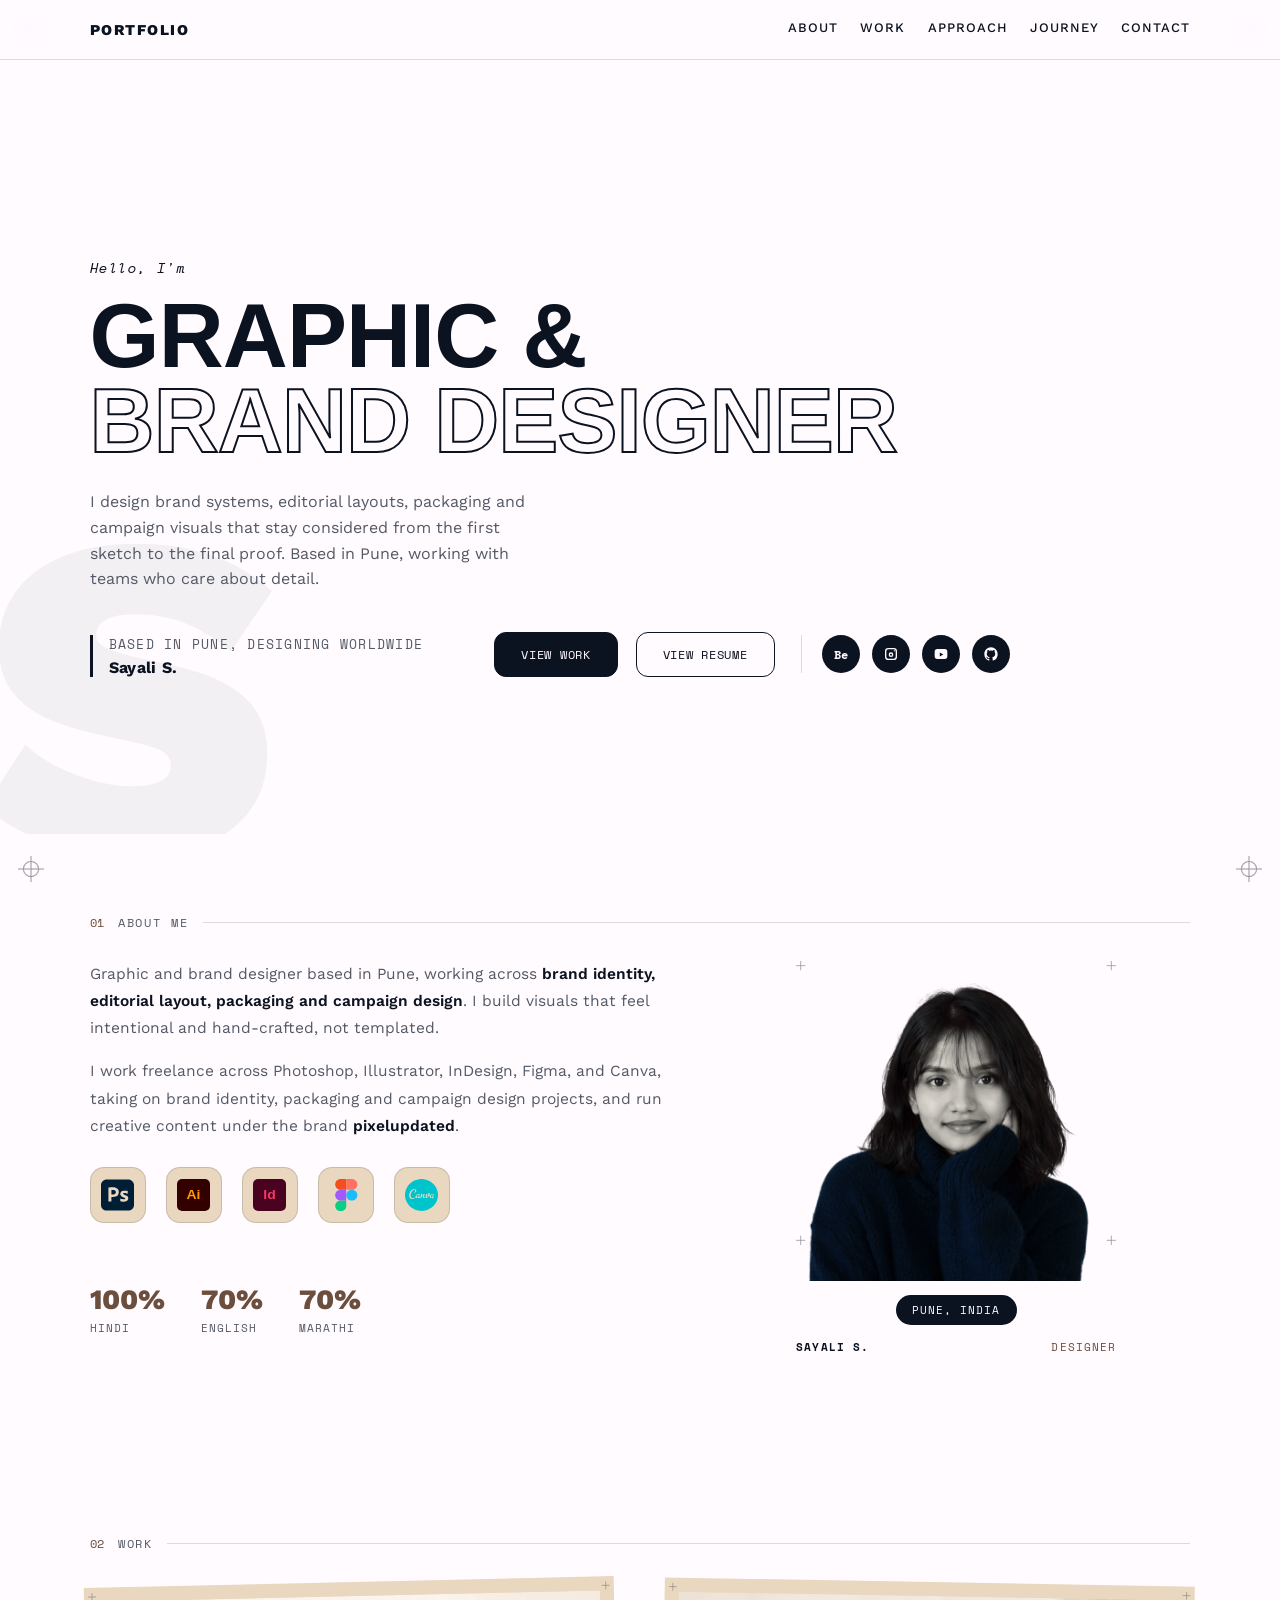
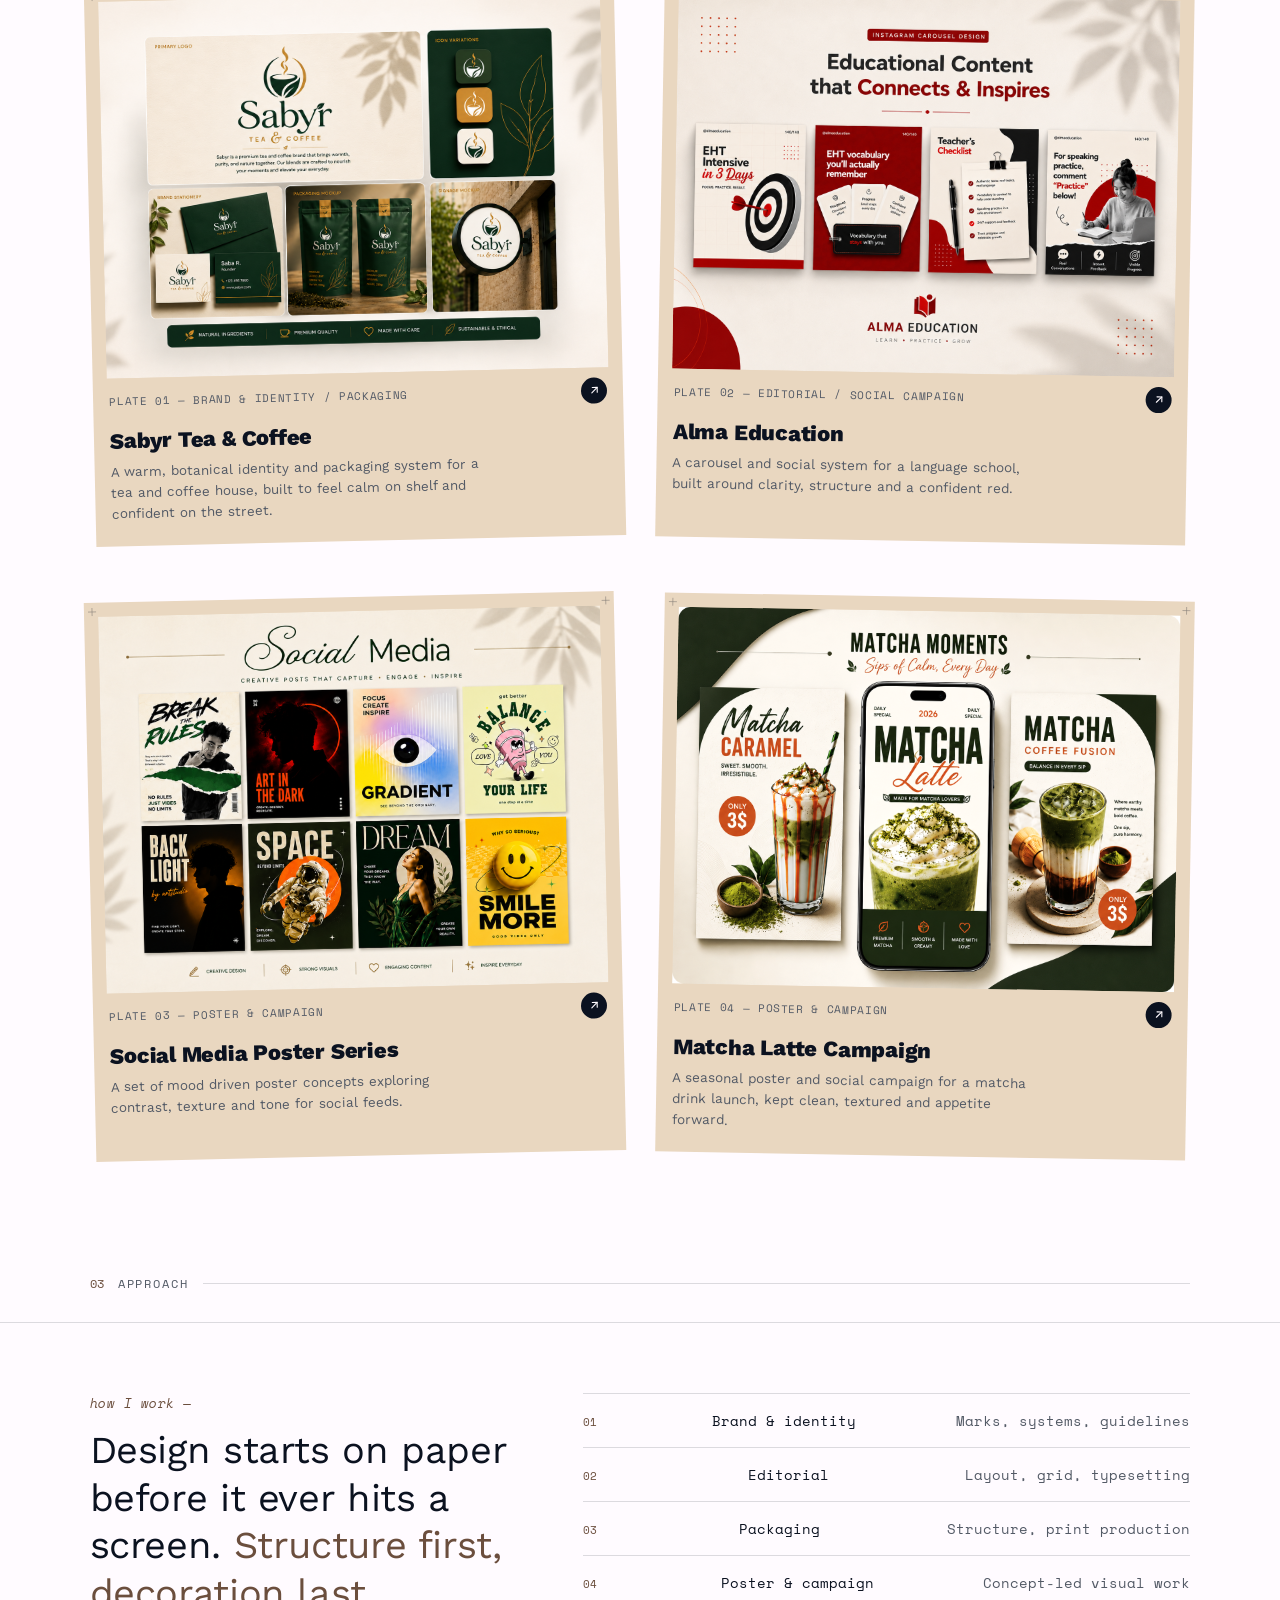
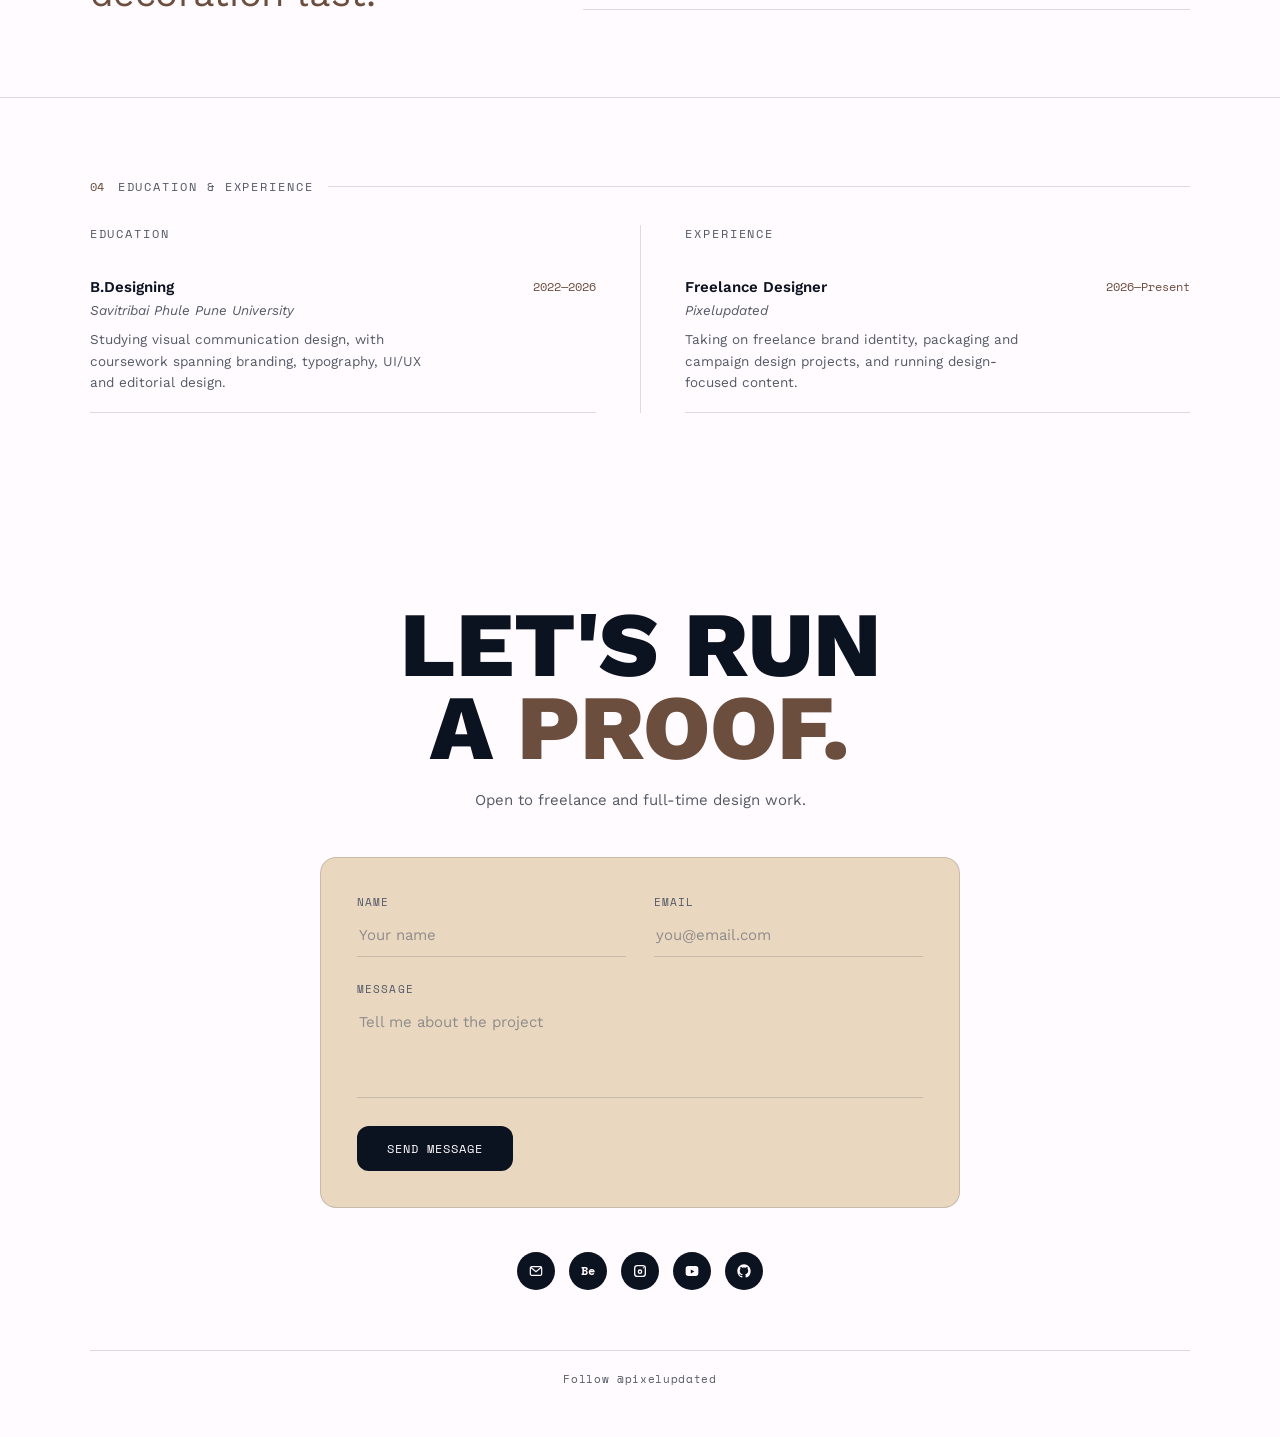
==== FINAL PORTFOLIO/index.html @ 47e351a1 "Add files via upload" ====
<!DOCTYPE html>
<html lang="en">

<head>
  <meta charset="UTF-8">
  <meta name="viewport" content="width=device-width, initial-scale=1.0">
  <title>Sayali</title>
  <meta name="description"
    content="Sayali, Graphic & Brand Designer. Brand identity, editorial layout, packaging and campaign design.">
  <link rel="preconnect" href="https://fonts.googleapis.com">
  <link rel="preconnect" href="https://fonts.gstatic.com" crossorigin>
  <link
    href="https://fonts.googleapis.com/css2?family=Space+Mono:ital,wght@0,400;0,700;1,400&family=Work+Sans:wght@300;400;500;600;700;800&display=swap"
    rel="stylesheet">
  <style>
    :root {
      --navy: #0B1220;
      --slate: #535A66;
      --beige: #e9d7c0;
      --mocha: #6B4E3D;
      --paper: #FFFBFF;

      --ink: var(--navy);
      --ink-soft: var(--slate);
      --paper-soft: var(--beige);
      --accent: var(--mocha);
      --line: rgba(11, 18, 32, 0.14);
      --nav-h: 92px;
      --radius-btn: 12px;
    }

    * {
      box-sizing: border-box;
      margin: 0;
      padding: 0;
    }

    html {
      scroll-behavior: smooth;
      scroll-padding-top: var(--nav-h);
    }

    body {
      background: var(--paper);
      color: var(--ink);
      font-family: 'Work Sans', sans-serif;
      font-weight: 400;
      overflow-x: hidden;
      -webkit-font-smoothing: antialiased;
    }

    a {
      text-decoration: none;
      color: inherit;
    }

    ::selection {
      background: var(--navy);
      color: var(--paper);
    }

    .mono {
      font-family: 'Space Mono', monospace;
    }

    .display {
      font-family: 'Work Sans', sans-serif;
      font-weight: 800;
      text-transform: uppercase;
    }

    .reg {
      position: fixed;
      width: 26px;
      height: 26px;
      z-index: 80;
      pointer-events: none;
      opacity: .4;
      color: var(--navy);
    }

    .reg svg {
      width: 100%;
      height: 100%;
    }

    .reg.tl {
      top: 18px;
      left: 18px;
    }

    .reg.tr {
      top: 18px;
      right: 18px;
    }

    .reg.bl {
      bottom: 18px;
      left: 18px;
    }

    .reg.br {
      bottom: 18px;
      right: 18px;
    }

    @media (max-width:640px) {
      .reg {
        display: none;
      }
    }

    .colorbar {
      display: flex;
      width: 100%;
      height: 7px;
    }

    .colorbar span {
      flex: 1;
      display: block;
    }

    .colorbar span:nth-child(1) {
      background: var(--navy);
    }

    .colorbar span:nth-child(2) {
      background: var(--slate);
    }

    .colorbar span:nth-child(3) {
      background: var(--beige);
    }

    .colorbar span:nth-child(4) {
      background: var(--mocha);
    }

    .navbar {
      position: sticky;
      top: 0;
      z-index: 90;
      background: rgba(255, 251, 255, 0.88);
      backdrop-filter: blur(10px);
      border-bottom: 1px solid var(--line);
    }

    .navbar-inner {
      display: flex;
      align-items: center;
      justify-content: space-between;
      padding: 20px 7vw;
      max-width: 1280px;
      margin: 0 auto;
    }

    .navbar .brand-name {
      font-size: 15px;
      letter-spacing: .1em;
    }

    nav.nav-links {
      display: flex;
      gap: 22px;
      align-items: center;
    }

    nav.nav-links a {
      color: var(--ink);
      font-size: 13px;
      letter-spacing: .08em;
      text-transform: uppercase;
      font-weight: 500;
      position: relative;
      padding-bottom: 4px;
    }

    nav.nav-links a::after {
      content: '';
      position: absolute;
      left: 0;
      bottom: 0;
      width: 0;
      height: 1.5px;
      background: var(--mocha);
      transition: width .3s ease;
    }

    nav.nav-links a:hover::after {
      width: 100%;
    }

    .menu-toggle {
      display: none;
      flex-direction: column;
      justify-content: center;
      align-items: center;
      gap: 5px;
      width: 38px;
      height: 38px;
      border: 1px solid var(--line);
      border-radius: 10px;
      background: transparent;
      cursor: pointer;
      flex-shrink: 0;
    }

    .menu-toggle span {
      display: block;
      width: 17px;
      height: 2px;
      background: var(--ink);
      transition: transform .3s ease, opacity .3s ease;
    }

    .menu-toggle.is-open span:nth-child(1) {
      transform: translateY(7px) rotate(45deg);
    }

    .menu-toggle.is-open span:nth-child(2) {
      opacity: 0;
    }

    .menu-toggle.is-open span:nth-child(3) {
      transform: translateY(-7px) rotate(-45deg);
    }

    @media (max-width:760px) {
      nav.nav-links {
        display: none;
      }

      .menu-toggle {
        display: flex;
      }

      body.menu-open nav.nav-links {
        display: flex;
        flex-direction: column;
        align-items: flex-start;
        position: absolute;
        top: 100%;
        left: 0;
        right: 0;
        background: var(--paper);
        padding: 24px 7vw;
        gap: 18px;
        border-bottom: 1px solid var(--line);
      }
    }

    .hero {
      position: relative;
      overflow: hidden;
      min-height: 86vh;
      display: flex;
      flex-direction: column;
      justify-content: center;
      padding: 120px 7vw 80px;
      max-width: 1280px;
      margin: 0 auto;
    }

    .hero-watermark {
      position: absolute;
      left: -18px;
      bottom: -90px;
      font-family: 'Work Sans', sans-serif;
      font-weight: 800;
      font-size: min(48vw, 460px);
      line-height: 1;
      color: var(--navy);
      opacity: .045;
      pointer-events: none;
      user-select: none;
      z-index: 0;
    }

    .hero-inner {
      position: relative;
      z-index: 1;
      max-width: 920px;
    }

    .hero-eyebrow {
      font-family: 'Space Mono', monospace;
      font-style: italic;
      font-size: 14px;
      letter-spacing: .04em;
      color: var(--navy);
      display: flex;
      align-items: center;
      gap: 10px;
      margin-bottom: 16px;
    }

    .hero-heading {
      margin: 0;
    }

    .hero-heading span {
      font-family: sans-serif;
      font-weight: 800;
      text-transform: uppercase;
      font-size: clamp(38px, 7.2vw, 90px);
      line-height: .94;
      letter-spacing: -0.01em;
      display: inline-block;
    }

    .hero-heading .line-fill {
      color: var(--ink);
    }

    .hero-heading .line-outline {
      -webkit-text-stroke: 2px var(--navy);
      color: transparent;
    }

    .hero-desc {
      font-family: 'Work Sans', sans-serif;
      color: var(--ink-soft);
      font-size: 16px;
      line-height: 1.6;
      max-width: 460px;
      margin-top: 26px;
    }

    .hero-sub {
      display: flex;
      flex-wrap: wrap;
      align-items: flex-end;
      justify-content: space-between;
      gap: 28px;
      margin-top: 40px;
    }

    .hero-name-tag {
      font-family: 'Space Mono', monospace;
      font-size: 12.5px;
      letter-spacing: .1em;
      text-transform: uppercase;
      color: var(--ink-soft);
      border-left: 3px solid var(--navy);
      padding-left: 16px;
    }

    .hero-name-tag strong {
      display: block;
      color: var(--navy);
      font-family: 'Work Sans', sans-serif;
      font-weight: 700;
      font-size: 16px;
      letter-spacing: .02em;
      text-transform: none;
      margin-top: 4px;
    }

    .hero-actions {
      display: flex;
      align-items: center;
      flex-wrap: wrap;
      gap: 18px;
    }

    .btn-pill {
      display: inline-flex;
      align-items: center;
      gap: 8px;
      padding: 13px 26px;
      border-radius: var(--radius-btn);
      border: 1.5px solid var(--ink);
      font-family: 'Space Mono', monospace;
      font-size: 12px;
      letter-spacing: .06em;
      text-transform: uppercase;
      color: var(--ink);
      transition: all .25s ease;
      white-space: nowrap;
    }

    .btn-pill.solid {
      background: var(--navy);
      color: var(--paper);
      border-color: var(--navy);
    }

    .btn-pill.solid:hover {
      background: var(--mocha);
      border-color: var(--mocha);
      transform: translateY(-2px);
    }

    .btn-pill.ghost:hover {
      background: var(--navy);
      color: var(--paper);
      transform: translateY(-2px);
    }

    .hero-social {
      display: flex;
      gap: 12px;
      margin-left: 8px;
      padding-left: 20px;
      border-left: 1px solid var(--line);
    }

    .social-fill {
      width: 38px;
      height: 38px;
      border-radius: 50%;
      background: var(--navy);
      color: var(--paper);
      display: flex;
      align-items: center;
      justify-content: center;
      transition: background .25s ease, transform .2s ease;
      flex-shrink: 0;
    }

    .social-fill svg {
      width: 16px;
      height: 16px;
    }

    .social-fill.behance {
      font-family: 'Space Mono', monospace;
      font-weight: 700;
      font-size: 12px;
      text-decoration: none;
    }

    .social-fill:hover {
      background: var(--mocha);
      transform: translateY(-3px);
    }

    .portrait-wrap {
      position: relative;
      display: flex;
      flex-direction: column;
      align-items: center;
      z-index: 1;
    }

    .portrait {
      position: relative;
      width: 100%;
      max-width: 320px;
    }

    .portrait img {
      width: 100%;
      height: auto;
      display: block;
    }

    .portrait .corner {
      position: absolute;
      width: 16px;
      height: 16px;
      z-index: 3;
      color: var(--navy);
      opacity: .5;
    }

    .portrait .corner svg {
      width: 100%;
      height: 100%;
    }

    .portrait .corner.tl {
      top: 0;
      left: 0;
    }

    .portrait .corner.tr {
      top: 0;
      right: 0;
    }

    .portrait .corner.bl {
      bottom: 36px;
      left: 0;
    }

    .portrait .corner.br {
      bottom: 36px;
      right: 0;
    }

    .portrait-tag {
      margin-top: 14px;
      background: var(--navy);
      color: var(--paper);
      font-family: 'Space Mono', monospace;
      font-size: 10.5px;
      letter-spacing: .1em;
      text-transform: uppercase;
      padding: 7px 16px;
      border-radius: 999px;
      white-space: nowrap;
    }

    @media (max-width:640px) {
      .hero {
        min-height: auto;
        padding-top: 132px;
      }
    }

    @media (max-width:380px) {
      .hero {
        padding-top: 120px;
        padding-bottom: 56px;
      }
    }

    .about-grid {
      padding: 0 7vw 100px;
      display: grid;
      grid-template-columns: 1.1fr 0.9fr;
      gap: 60px;
      align-items: start;
    }

    @media (max-width:860px) {
      .about-grid {
        grid-template-columns: 1fr;
        gap: 44px;
      }
    }

    .about-text {
      font-family: 'Work Sans', sans-serif;
      color: var(--ink-soft);
      font-size: 15.5px;
      line-height: 1.75;
      max-width: 60ch;
    }

    .about-text p+p {
      margin-top: 16px;
    }

    .about-text strong {
      color: var(--ink);
      font-weight: 600;
    }

    .stat-row {
      display: flex;
      gap: 36px;
      margin-top: 36px;
      flex-wrap: wrap;
    }

    .stat b {
      font-family: 'Work Sans', sans-serif;
      font-weight: 800;
      font-size: 28px;
      display: block;
      line-height: 1;
      color: var(--mocha);
    }

    .stat span {
      font-size: 11px;
      text-transform: uppercase;
      letter-spacing: .1em;
      color: var(--ink-soft);
      font-family: 'Space Mono', monospace;
    }

    .avatar-meta {
      display: flex;
      justify-content: space-between;
      width: 100%;
      max-width: 320px;
      margin-top: 14px;
      font-family: 'Space Mono', monospace;
      font-size: 11px;
      letter-spacing: .1em;
      text-transform: uppercase;
    }

    .avatar-meta span:first-child {
      color: var(--ink);
      font-weight: 600;
    }

    .avatar-meta .meta-accent {
      color: var(--mocha);
    }

    .section-label {
      display: flex;
      align-items: center;
      gap: 14px;
      padding: 0 7vw;
      margin: 80px 0 30px;
      scroll-margin-top: var(--nav-h);
    }

    .section-label .num {
      font-size: 12px;
      color: var(--mocha);
    }

    .section-label .txt {
      font-size: 12px;
      letter-spacing: .16em;
      color: var(--ink-soft);
    }

    .section-label .fill {
      flex: 1;
      height: 1px;
      background: var(--line);
    }

    .grid {
      padding: 0 7vw 40px;
      display: grid;
      grid-template-columns: repeat(2, 1fr);
      gap: 56px 40px;
    }

    @media (max-width:780px) {
      .grid {
        grid-template-columns: 1fr;
        gap: 64px 0;
      }
    }

    .plate {
      position: relative;
      background: var(--paper-soft);
      padding: 14px 14px 0;
      transition: transform .45s cubic-bezier(.2, .8, .2, 1), box-shadow .45s ease;
      opacity: 0;
      transform: translateY(28px) rotate(var(--r, 0deg));
      box-shadow: 0 0 0 rgba(0, 0, 0, 0);
    }

    .plate.visible {
      opacity: 1;
      transform: translateY(0) rotate(var(--r, 0deg));
    }

    .plate:nth-child(odd) {
      --r: -1.3deg;
    }

    .plate:nth-child(even) {
      --r: 1deg;
    }

    .plate:hover {
      transform: rotate(0deg) translateY(-6px);
      box-shadow: 0 26px 40px -20px rgba(11, 18, 32, 0.28);
      z-index: 5;
    }

    .plate .corner {
      position: absolute;
      width: 14px;
      height: 14px;
      opacity: .45;
      color: var(--navy);
    }

    .plate .corner svg {
      width: 100%;
      height: 100%;
    }

    .plate .corner.tl {
      top: 4px;
      left: 4px;
    }

    .plate .corner.tr {
      top: 4px;
      right: 4px;
    }

    .frame {
      width: 100%;
      aspect-ratio: 4/3;
      overflow: hidden;
      background: var(--paper-soft);
    }

    .frame img {
      width: 100%;
      height: 100%;
      object-fit: cover;
      display: block;
      transition: transform .6s ease;
    }

    .plate:hover .frame img {
      transform: scale(1.045);
    }

    .plate-tag {
      display: flex;
      justify-content: space-between;
      align-items: center;
      padding: 10px 2px 0;
      font-size: 11px;
      letter-spacing: .06em;
    }

    .plate-tag .n {
      color: var(--ink-soft);
    }

    .plate-link {
      width: 26px;
      height: 26px;
      border-radius: 50%;
      flex-shrink: 0;
      background: var(--navy);
      color: var(--paper);
      display: flex;
      align-items: center;
      justify-content: center;
      transition: background .2s ease, transform .2s ease;
    }

    .plate-link svg {
      width: 13px;
      height: 13px;
    }

    .plate-link:hover {
      background: var(--mocha);
      transform: translate(1px, -1px);
    }

    .plate-body {
      padding: 14px 2px 22px;
    }

    .plate-title {
      font-family: 'Work Sans', sans-serif;
      font-weight: 800;
      text-transform: none;
      font-size: 22px;
      letter-spacing: -0.01em;
      margin-bottom: 8px;
    }

    .plate-desc {
      font-family: 'Work Sans', sans-serif;
      font-size: 13.5px;
      line-height: 1.55;
      color: var(--ink-soft);
      max-width: 46ch;
    }

    .statement {
      padding: 70px 7vw 80px;
      display: grid;
      grid-template-columns: 1fr 1.4fr;
      gap: 60px;
      border-top: 1px solid var(--line);
      border-bottom: 1px solid var(--line);
    }

    @media (max-width:820px) {
      .statement {
        grid-template-columns: 1fr;
        gap: 34px;
        padding: 56px 7vw 64px;
      }
    }

    .approach-copy {
      text-align: left;
      width: 100%;
    }

    .approach-eyebrow {
      font-family: 'Space Mono', monospace;
      font-style: italic;
      font-size: 13px;
      letter-spacing: .04em;
      color: var(--mocha);
      margin-bottom: 14px;
      display: block;
      text-align: left;
      white-space: normal;
    }

    @media (max-width:480px) {
      .approach-eyebrow {
        font-size: 11.5px;
        letter-spacing: .02em;
      }
    }

    .statement .big {
      font-family: 'Work Sans', sans-serif;
      font-weight: 400;
      font-size: clamp(22px, 3vw, 38px);
      line-height: 1.25;
      letter-spacing: -0.01em;
    }

    .statement .big .accent {
      color: var(--mocha);
    }

    .caps {
      display: flex;
      flex-direction: column;
      gap: 0;
      font-family: 'Space Mono', monospace;
      font-size: 14px;
      color: var(--ink-soft);
      counter-reset: cap;
    }

    .caps .cap-row {
      display: flex;
      justify-content: space-between;
      align-items: baseline;
      gap: 16px;
      padding: 16px 0;
      border-bottom: 1px solid var(--line);
      transition: padding-left .25s ease, border-color .25s ease;
      counter-increment: cap;
    }

    .caps .cap-row::before {
      content: "0" counter(cap);
      color: var(--mocha);
      font-size: 11px;
      margin-right: 14px;
      flex-shrink: 0;
    }

    .caps .cap-row:hover {
      padding-left: 8px;
      border-color: var(--mocha);
    }

    .caps .cap-row:first-child {
      border-top: 1px solid var(--line);
    }

    .caps .cap-row span:first-child {
      color: var(--ink);
      font-weight: 500;
      flex-shrink: 0;
    }

    .caps .cap-row span:last-child {
      text-align: right;
    }

    @media (max-width:480px) {
      .caps .cap-row {
        flex-wrap: wrap;
      }

      .caps .cap-row span:last-child {
        text-align: left;
        width: 100%;
        padding-left: 26px;
      }
    }

    .bg-grid {
      padding: 0 7vw 100px;
      display: grid;
      grid-template-columns: 1fr 1fr;
      gap: 0;
    }

    .bg-col {
      padding: 0 44px;
    }

    .bg-col:first-child {
      padding-left: 0;
    }

    .bg-col:last-child {
      padding-right: 0;
      border-left: 1px solid var(--line);
    }

    @media (max-width:820px) {
      .bg-grid {
        grid-template-columns: 1fr;
        gap: 40px;
      }

      .bg-col {
        padding: 0 !important;
      }

      .bg-col:last-child {
        border-left: none;
        border-top: 1px solid var(--line);
        padding-top: 40px !important;
      }
    }

    .bg-col-title {
      font-family: 'Space Mono', monospace;
      font-size: 12px;
      letter-spacing: .16em;
      text-transform: uppercase;
      color: var(--ink-soft);
      margin-bottom: 18px;
    }

    .bg-entry {
      display: flex;
      justify-content: space-between;
      align-items: flex-start;
      gap: 16px;
      padding: 18px 0;
      border-bottom: 1px solid var(--line);
    }

    .bg-entry:first-of-type {
      border-top: 1px solid var(--line);
    }

    .bg-entry .role {
      font-family: 'Work Sans', sans-serif;
      font-weight: 600;
      color: var(--ink);
      display: block;
      margin-bottom: 4px;
      font-size: 15px;
    }

    .bg-entry .org {
      font-family: 'Work Sans', sans-serif;
      color: var(--ink-soft);
      font-size: 13.5px;
    }

    .bg-summary {
      font-family: 'Work Sans', sans-serif;
      color: var(--ink-soft);
      font-size: 13.5px;
      line-height: 1.6;
      margin-top: 10px;
      max-width: 42ch;
    }

    .bg-entry .year {
      font-family: 'Space Mono', monospace;
      font-size: 11.5px;
      color: var(--mocha);
      white-space: nowrap;
    }

    .tools-wrap {
      padding: 0 7vw 100px;
    }

    .tool-row {
      display: flex;
      align-items: center;
      gap: 20px;
      flex-wrap: wrap;
    }

    .tool-logo {
      width: 56px;
      height: 56px;
      border-radius: 14px;
      background: var(--paper-soft);
      border: 1px solid var(--line);
      display: flex;
      align-items: center;
      justify-content: center;
      position: relative;
      overflow: hidden;
      transition: transform .25s ease, box-shadow .25s ease;
      cursor: default;
    }

    .tool-logo:hover {
      transform: translateY(-5px);
      box-shadow: 0 20px 40px -22px rgba(11, 18, 32, 0.3);
    }

    .tool-logo svg,
    .tool-logo img {
      width: 60%;
      height: 60%;
      object-fit: contain;
    }

    .tool-logo .tool-tip {
      position: absolute;
      bottom: -26px;
      left: 50%;
      transform: translateX(-50%);
      font-family: 'Space Mono', monospace;
      font-size: 10.5px;
      letter-spacing: .04em;
      color: var(--ink-soft);
      white-space: nowrap;
      opacity: 0;
      transition: opacity .2s ease;
      pointer-events: none;
    }

    .tool-logo:hover .tool-tip {
      opacity: 1;
    }

    footer {
      padding: 90px 7vw 50px;
      text-align: center;
      scroll-margin-top: var(--nav-h);
    }

    footer .display {
      font-size: clamp(34px, 8vw, 92px);
      line-height: .9;
    }

    footer .display .accent {
      color: var(--mocha);
    }

    footer p.sub {
      font-family: 'Work Sans', sans-serif;
      margin-top: 22px;
      color: var(--ink-soft);
      font-size: 15px;
    }

    .contact-form {
      margin: 48px auto 0;
      max-width: 640px;
      text-align: left;
      display: grid;
      grid-template-columns: 1fr 1fr;
      gap: 24px 28px;
      background: var(--paper-soft);
      border: 1px solid var(--line);
      border-radius: 16px;
      padding: 36px;
    }

    .field {
      display: flex;
      flex-direction: column;
      gap: 8px;
    }

    .field.full {
      grid-column: 1 / -1;
    }

    .field label {
      font-family: 'Space Mono', monospace;
      font-size: 11px;
      letter-spacing: .1em;
      text-transform: uppercase;
      color: var(--ink-soft);
    }

    .field input,
    .field textarea {
      background: transparent;
      border: none;
      border-bottom: 1px solid var(--line);
      color: var(--ink);
      font-family: 'Work Sans', sans-serif;
      font-size: 15px;
      padding: 8px 2px 12px;
      resize: none;
      transition: border-color .25s ease;
    }

    .field input::placeholder,
    .field textarea::placeholder {
      color: var(--ink-soft);
      opacity: .6;
    }

    .field input:focus,
    .field textarea:focus {
      border-color: var(--mocha);
      outline: none;
    }

    .form-submit {
      grid-column: 1 / -1;
      display: flex;
      justify-content: flex-start;
      margin-top: 4px;
    }

    .form-submit button {
      background: var(--navy);
      color: var(--paper);
      border: none;
      border-radius: var(--radius-btn);
      padding: 14px 30px;
      font-family: 'Space Mono', monospace;
      font-size: 12px;
      letter-spacing: .08em;
      text-transform: uppercase;
      cursor: pointer;
      transition: transform .2s ease, background .25s ease;
    }

    .form-submit button:hover {
      background: var(--mocha);
      transform: translateY(-2px);
    }

    @media (max-width:640px) {
      .contact-form {
        grid-template-columns: 1fr;
        padding: 26px;
      }
    }

    .contact-links {
      margin-top: 44px;
      display: flex;
      gap: 14px;
      justify-content: center;
      flex-wrap: wrap;
    }

    .foot-meta {
      margin-top: 60px;
      display: flex;
      justify-content: center;
      font-family: 'Space Mono', monospace;
      font-size: 11px;
      color: var(--ink-soft);
      letter-spacing: .06em;
      border-top: 1px solid var(--line);
      padding-top: 20px;
    }
  </style>
</head>

<body>

  <div class="reg tl"><svg viewBox="0 0 24 24">
      <circle cx="12" cy="12" r="7" fill="none" stroke="currentColor" stroke-width="1" />
      <line x1="12" y1="0" x2="12" y2="24" stroke="currentColor" stroke-width="1" />
      <line x1="0" y1="12" x2="24" y2="12" stroke="currentColor" stroke-width="1" />
    </svg></div>
  <div class="reg tr"><svg viewBox="0 0 24 24">
      <circle cx="12" cy="12" r="7" fill="none" stroke="currentColor" stroke-width="1" />
      <line x1="12" y1="0" x2="12" y2="24" stroke="currentColor" stroke-width="1" />
      <line x1="0" y1="12" x2="24" y2="12" stroke="currentColor" stroke-width="1" />
    </svg></div>
  <div class="reg bl"><svg viewBox="0 0 24 24">
      <circle cx="12" cy="12" r="7" fill="none" stroke="currentColor" stroke-width="1" />
      <line x1="12" y1="0" x2="12" y2="24" stroke="currentColor" stroke-width="1" />
      <line x1="0" y1="12" x2="24" y2="12" stroke="currentColor" stroke-width="1" />
    </svg></div>
  <div class="reg br"><svg viewBox="0 0 24 24">
      <circle cx="12" cy="12" r="7" fill="none" stroke="currentColor" stroke-width="1" />
      <line x1="12" y1="0" x2="12" y2="24" stroke="currentColor" stroke-width="1" />
      <line x1="0" y1="12" x2="24" y2="12" stroke="currentColor" stroke-width="1" />
    </svg></div>


  <header class="navbar">
    <div class="navbar-inner">
      <a href="#top" class="display brand-name">Portfolio</a>
      <nav class="nav-links">
        <a href="#about">About</a>
        <a href="#work">Work</a>
        <a href="#approach">Approach</a>
        <a href="#journey">Journey</a>
        <a href="#contact">Contact</a>
      </nav>
      <button class="menu-toggle" id="menuToggle" aria-label="Toggle menu" aria-expanded="false">
        <span></span><span></span><span></span>
      </button>
    </div>
  </header>

  <section class="hero" id="top">
    <span class="hero-watermark">S</span>
    <div class="hero-inner">
      <p class="hero-eyebrow mono">Hello, I'm </p>
      <h1 class="hero-heading">
        <span class="line-fill">Graphic &amp;</span><br>
        <span class="line-outline">Brand Designer</span>
      </h1>
      <p class="hero-desc">I design brand systems, editorial layouts, packaging and campaign visuals that stay
        considered from the first sketch to the final proof. Based in Pune, working with teams who care about detail.
      </p>

      <div class="hero-sub">
        <div class="hero-name-tag">
          Based in Pune, designing worldwide
          <strong>Sayali S.</strong>
        </div>
        <div class="hero-actions">
          <a class="btn-pill solid" href="#work">View Work</a>
          <a class="btn-pill ghost" href="https://www.behance.net/pixelupdated" target="_blank" rel="noopener">View
            Resume</a>
          <div class="hero-social">
            <a class="social-fill behance" href="https://www.behance.net/pixelupdated" aria-label="Behance"
              target="_blank" rel="noopener">Be</a>
            <a class="social-fill" href="https://www.instagram.com/pixelupdated" aria-label="Instagram" target="_blank"
              rel="noopener">
              <svg viewBox="0 0 24 24">
                <path fill-rule="evenodd" clip-rule="evenodd" fill="currentColor"
                  d="M3 8a5 5 0 0 1 5-5h8a5 5 0 0 1 5 5v8a5 5 0 0 1-5 5H8a5 5 0 0 1-5-5V8Zm5-3a3 3 0 0 0-3 3v8a3 3 0 0 0 3 3h8a3 3 0 0 0 3-3V8a3 3 0 0 0-3-3H8Zm4 4.5a3.5 3.5 0 1 0 0 7 3.5 3.5 0 0 0 0-7Zm0 2a1.5 1.5 0 1 1 0 3 1.5 1.5 0 0 1 0-3ZM17 6.2a1 1 0 1 0 0 2 1 1 0 0 0 0-2Z" />
              </svg>
            </a>
            <a class="social-fill" href="https://www.youtube.com/@pixelupdated" aria-label="YouTube" target="_blank"
              rel="noopener">
              <svg viewBox="0 0 24 24">
                <path fill-rule="evenodd" clip-rule="evenodd" fill="currentColor"
                  d="M2.5 8.5A4 4 0 0 1 6.5 4.5h11A4 4 0 0 1 21.5 8.5v7a4 4 0 0 1-4 4h-11a4 4 0 0 1-4-4v-7Zm7.7 1.2v6.1l5.3-3.05-5.3-3.05Z" />
              </svg>
            </a>
            <a class="social-fill" href="https://github.com/pixelupdated" aria-label="GitHub" target="_blank"
              rel="noopener">
              <svg viewBox="0 0 24 24">
                <path fill="currentColor"
                  d="M12 2C6.48 2 2 6.58 2 12.19c0 4.49 2.87 8.3 6.84 9.65.5.1.68-.22.68-.49 0-.24-.01-1.05-.01-1.9-2.78.62-3.37-1.2-3.37-1.2-.45-1.18-1.11-1.49-1.11-1.49-.9-.63.07-.62.07-.62 1 .07 1.53 1.05 1.53 1.05.89 1.56 2.34 1.11 2.91.85.09-.66.35-1.11.63-1.37-2.22-.26-4.56-1.14-4.56-5.06 0-1.12.39-2.03 1.03-2.75-.1-.26-.45-1.32.1-2.75 0 0 .84-.28 2.75 1.05a9.3 9.3 0 0 1 5 0c1.9-1.33 2.74-1.05 2.74-1.05.55 1.43.2 2.49.1 2.75.64.72 1.03 1.63 1.03 2.75 0 3.93-2.34 4.79-4.57 5.05.36.32.68.94.68 1.9 0 1.37-.01 2.47-.01 2.81 0 .27.18.6.69.49A10.02 10.02 0 0 0 22 12.19C22 6.58 17.52 2 12 2Z" />
              </svg>
            </a>
          </div>
        </div>
      </div>
    </div>
  </section>

  <div class="section-label" id="about"><span class="num mono">01</span><span class="txt mono">ABOUT ME</span><span
      class="fill"></span></div>

  <div class="about-grid">
    <div class="about-text">

      <p>Graphic and brand designer based in Pune, working across <strong>brand identity, editorial layout, packaging
          and campaign design</strong>. I build visuals that feel intentional and hand-crafted, not templated.</p>
      <p>I work freelance across Photoshop, Illustrator, InDesign, Figma, and Canva, taking on brand identity, packaging
        and
        campaign design projects, and run creative content under the brand <strong>pixelupdated</strong>.</p>
      <br>
      <div class="tool-row">

        <span class="tool-logo">
          <img src="assets/photoshop.svg" alt="Photoshop">
          <span class="tool-tip">Photoshop</span>
        </span>

        <span class="tool-logo">
          <img src="assets/illustrator.svg" alt="Adobe Illustrator">
          <span class="tool-tip">Illustrator</span>
        </span>

        <span class="tool-logo">
          <img src="assets/indesign.svg" alt="InDesign">
          <span class="tool-tip">InDesign</span>
        </span>

        <span class="tool-logo">
          <img src="assets/figma.svg" alt="Figma">
          <span class="tool-tip">Figma</span>
        </span>

        <span class="tool-logo">
          <img src="assets/canva.svg" alt="Canva">
          <span class="tool-tip">Canva</span>
        </span>
      </div>
      <br>


      <div class="stat-row">
        <div class="stat"><b>100%</b><span>Hindi</span></div>
        <div class="stat"><b>70%</b><span>English</span></div>
        <div class="stat"><b>70%</b><span>Marathi</span></div>
      </div>
    </div>

    <div class="portrait-wrap">
      <div class="portrait">
        <span class="corner tl"><svg viewBox="0 0 24 24">
            <line x1="0" y1="7" x2="14" y2="7" stroke="currentColor" />
            <line x1="7" y1="0" x2="7" y2="14" stroke="currentColor" />
          </svg></span>
        <span class="corner tr"><svg viewBox="0 0 24 24">
            <line x1="10" y1="7" x2="24" y2="7" stroke="currentColor" />
            <line x1="17" y1="0" x2="17" y2="14" stroke="currentColor" />
          </svg></span>
        <span class="corner bl"><svg viewBox="0 0 24 24">
            <line x1="0" y1="17" x2="14" y2="17" stroke="currentColor" />
            <line x1="7" y1="10" x2="7" y2="24" stroke="currentColor" />
          </svg></span>
        <span class="corner br"><svg viewBox="0 0 24 24">
            <line x1="10" y1="17" x2="24" y2="17" stroke="currentColor" />
            <line x1="17" y1="10" x2="17" y2="24" stroke="currentColor" />
          </svg></span>
        <img src="assets/profile-photo.png" alt="Portrait of Sayali, graphic and brand designer">
      </div>
      <span class="portrait-tag">Pune, India</span>
      <div class="avatar-meta">
        <span>Sayali S.</span>
        <span class="meta-accent">Designer</span>
      </div>
    </div>
  </div>

  <div class="section-label" id="work"><span class="num mono">02</span><span class="txt mono">WORK</span><span
      class="fill"></span></div>

  <div class="grid">
    <div class="plate"><span class="corner tl"><svg viewBox="0 0 24 24">
          <line x1="0" y1="7" x2="14" y2="7" stroke="currentColor" />
          <line x1="7" y1="0" x2="7" y2="14" stroke="currentColor" />
        </svg></span><span class="corner tr"><svg viewBox="0 0 24 24">
          <line x1="10" y1="7" x2="24" y2="7" stroke="currentColor" />
          <line x1="17" y1="0" x2="17" y2="14" stroke="currentColor" />
        </svg></span>
      <div class="frame"><img src="assets/sabyr.png" alt="Sabyr Tea and Coffee brand identity and packaging system"
          loading="lazy"></div>
      <div class="plate-tag mono">
        <span class="n">PLATE 01 — BRAND &amp; IDENTITY / PACKAGING</span>
        <a class="plate-link" href="https://www.behance.net/gallery/252633563/Sabyr-Brand-Designing" target="_blank" rel="noopener"
          title="View full project"><svg viewBox="0 0 24 24" fill="none" stroke="currentColor" stroke-width="2"
            stroke-linecap="round" stroke-linejoin="round">
            <path d="M7 17L17 7" />
            <path d="M8 7h9v9" />
          </svg></a>
      </div>
      <div class="plate-body">
        <div class="plate-title">Sabyr Tea &amp; Coffee</div>
        <p class="plate-desc">A warm, botanical identity and packaging system for a tea and coffee house, built to feel
          calm on shelf and confident on the street.</p>
      </div>
    </div>

 

    <div class="plate"><span class="corner tl"><svg viewBox="0 0 24 24">
          <line x1="0" y1="7" x2="14" y2="7" stroke="currentColor" />
          <line x1="7" y1="0" x2="7" y2="14" stroke="currentColor" />
        </svg></span><span class="corner tr"><svg viewBox="0 0 24 24">
          <line x1="10" y1="7" x2="24" y2="7" stroke="currentColor" />
          <line x1="17" y1="0" x2="17" y2="14" stroke="currentColor" />
        </svg></span>
      <div class="frame"><img src="assets/carousel.png" alt="Alma Education Instagram carousel design in red and cream"
          loading="lazy"></div>
      <div class="plate-tag mono">
        <span class="n">PLATE 02 — EDITORIAL / SOCIAL CAMPAIGN</span>
        <a class="plate-link" href="https://www.behance.net/gallery/252631449/Social-Media-Poster-Design" target="_blank" rel="noopener"
          title="View full project"><svg viewBox="0 0 24 24" fill="none" stroke="currentColor" stroke-width="2"
            stroke-linecap="round" stroke-linejoin="round">
            <path d="M7 17L17 7" />
            <path d="M8 7h9v9" />
          </svg></a>
      </div>
      <div class="plate-body">
        <div class="plate-title">Alma Education</div>
        <p class="plate-desc">A carousel and social system for a language school, built around clarity, structure and a
          confident red.</p>
      </div>
    </div>

    <div class="plate"><span class="corner tl"><svg viewBox="0 0 24 24">
          <line x1="0" y1="7" x2="14" y2="7" stroke="currentColor" />
          <line x1="7" y1="0" x2="7" y2="14" stroke="currentColor" />
        </svg></span><span class="corner tr"><svg viewBox="0 0 24 24">
          <line x1="10" y1="7" x2="24" y2="7" stroke="currentColor" />
          <line x1="17" y1="0" x2="17" y2="14" stroke="currentColor" />
        </svg></span>
      <div class="frame"><img src="assets/social.png" alt="Social media poster series with varied editorial moods"
          loading="lazy"></div>
      <div class="plate-tag mono">
        <span class="n">PLATE 03 — POSTER &amp; CAMPAIGN</span>
        <a class="plate-link" href="https://www.behance.net/gallery/252636235/Social-Media-Posters" target="_blank" rel="noopener"
          title="View full project"><svg viewBox="0 0 24 24" fill="none" stroke="currentColor" stroke-width="2"
            stroke-linecap="round" stroke-linejoin="round">
            <path d="M7 17L17 7" />
            <path d="M8 7h9v9" />
          </svg></a>
      </div>
      <div class="plate-body">
        <div class="plate-title">Social Media Poster Series</div>
        <p class="plate-desc">A set of mood driven poster concepts exploring contrast, texture and tone for social
          feeds.</p>
      </div>
    </div>


    <div class="plate"><span class="corner tl"><svg viewBox="0 0 24 24">
          <line x1="0" y1="7" x2="14" y2="7" stroke="currentColor" />
          <line x1="7" y1="0" x2="7" y2="14" stroke="currentColor" />
        </svg></span><span class="corner tr"><svg viewBox="0 0 24 24">
          <line x1="10" y1="7" x2="24" y2="7" stroke="currentColor" />
          <line x1="17" y1="0" x2="17" y2="14" stroke="currentColor" />
        </svg></span>
      <div class="frame"><img src="assets/matcha.png" alt="Matcha latte campaign poster and phone mockup design"
          loading="lazy"></div>
      <div class="plate-tag mono">
        <span class="n">PLATE 04 — POSTER &amp; CAMPAIGN</span>
        <a class="plate-link" href="https://www.behance.net/gallery/252637337/Matcha-Coffee-Social-Media-Campaign" target="_blank" rel="noopener"
          title="View full project"><svg viewBox="0 0 24 24" fill="none" stroke="currentColor" stroke-width="2"
            stroke-linecap="round" stroke-linejoin="round">
            <path d="M7 17L17 7" />
            <path d="M8 7h9v9" />
          </svg></a>
      </div>
      <div class="plate-body">
        <div class="plate-title">Matcha Latte Campaign</div>
        <p class="plate-desc">A seasonal poster and social campaign for a matcha drink launch, kept clean, textured and
          appetite forward.</p>
      </div>
    </div>
  </div>

  <div class="section-label" id="approach"><span class="num mono">03</span><span class="txt mono">APPROACH</span><span
      class="fill"></span></div>

  <div class="statement">
    <div class="approach-copy">
      <span class="approach-eyebrow">how I work —</span>
      <div class="big">Design starts on paper before it ever hits a screen. <span class="accent">Structure first,
          decoration last.</span></div>
    </div>
    <div class="caps">
      <div class="cap-row"><span>Brand & identity</span><span>Marks, systems, guidelines</span></div>
      <div class="cap-row"><span>Editorial</span><span>Layout, grid, typesetting</span></div>
      <div class="cap-row"><span>Packaging</span><span>Structure, print production</span></div>
      <div class="cap-row"><span>Poster & campaign</span><span>Concept-led visual work</span></div>
    </div>
  </div>

  <div class="section-label" id="journey"><span class="num mono">04</span><span class="txt mono">EDUCATION &amp;
      EXPERIENCE</span><span class="fill"></span></div>

  <div class="bg-grid">
    <div class="bg-col">
      <div class="bg-col-title">Education</div>
      <div class="bg-entry">
        <div>
          <span class="role">B.Designing</span>
          <span class="org"><i>Savitribai Phule Pune University</i></span>
          <p class="bg-summary">Studying visual communication design, with coursework spanning branding, typography,
            UI/UX and editorial design.</p>
        </div>
        <span class="year">2022—2026</span>
      </div>
    </div>
    <div class="bg-col">
      <div class="bg-col-title">Experience</div>
      <div class="bg-entry">
        <div>
          <span class="role">Freelance Designer</span>
          <span class="org"><i>Pixelupdated</i></span>
          <p class="bg-summary">Taking on freelance brand identity, packaging and campaign design projects, and running
            design-focused content.</p>
        </div>
        <span class="year">2026—Present</span>
      </div>
    </div>
  </div>

  

  <footer id="contact">
    <div class="display">Let's run<br>a <span class="accent">proof.</span></div>
    <p class="sub">Open to freelance and full-time design work.</p>

    <form class="contact-form" action="https://formsubmit.co/sayanonymousss7@gmail.com" method="POST">
      <input type="hidden" name="_subject" value="New message from portfolio site">
      <input type="hidden" name="_captcha" value="false">
      <div class="field">
        <label for="name">Name</label>
        <input id="name" type="text" name="Name" placeholder="Your name" required>
      </div>
      <div class="field">
        <label for="email">Email</label>
        <input id="email" type="email" name="Email" placeholder="you@email.com" required>
      </div>
      <div class="field full">
        <label for="message">Message</label>
        <textarea id="message" name="Message" rows="4" placeholder="Tell me about the project" required></textarea>
      </div>
      <div class="form-submit">
        <button type="submit">Send message</button>
      </div>
    </form>

    <div class="contact-links">
      <a class="social-fill" href="mailto:sayanonymousss7@gmail.com" aria-label="Email">
        <svg viewBox="0 0 24 24" fill="none" stroke="currentColor" stroke-width="1.8">
          <rect x="3.5" y="5.5" width="17" height="13" rx="2" />
          <path d="M4 6.5l8 6.5 8-6.5" />
        </svg>
      </a>
      <a class="social-fill behance" href="https://www.behance.net/pixelupdated" aria-label="Behance" target="_blank"
        rel="noopener">Be</a>
      <a class="social-fill" href="https://www.instagram.com/pixelupdated" aria-label="Instagram" target="_blank"
        rel="noopener">
        <svg viewBox="0 0 24 24">
          <path fill-rule="evenodd" clip-rule="evenodd" fill="currentColor"
            d="M3 8a5 5 0 0 1 5-5h8a5 5 0 0 1 5 5v8a5 5 0 0 1-5 5H8a5 5 0 0 1-5-5V8Zm5-3a3 3 0 0 0-3 3v8a3 3 0 0 0 3 3h8a3 3 0 0 0 3-3V8a3 3 0 0 0-3-3H8Zm4 4.5a3.5 3.5 0 1 0 0 7 3.5 3.5 0 0 0 0-7Zm0 2a1.5 1.5 0 1 1 0 3 1.5 1.5 0 0 1 0-3ZM17 6.2a1 1 0 1 0 0 2 1 1 0 0 0 0-2Z" />
        </svg>
      </a>
      <a class="social-fill" href="https://www.youtube.com/@pixelupdated" aria-label="YouTube" target="_blank"
        rel="noopener">
        <svg viewBox="0 0 24 24">
          <path fill-rule="evenodd" clip-rule="evenodd" fill="currentColor"
            d="M2.5 8.5A4 4 0 0 1 6.5 4.5h11A4 4 0 0 1 21.5 8.5v7a4 4 0 0 1-4 4h-11a4 4 0 0 1-4-4v-7Zm7.7 1.2v6.1l5.3-3.05-5.3-3.05Z" />
        </svg>
      </a>
      <a class="social-fill" href="https://github.com/pixelupdated" aria-label="GitHub" target="_blank" rel="noopener">
        <svg viewBox="0 0 24 24">
          <path fill="currentColor"
            d="M12 2C6.48 2 2 6.58 2 12.19c0 4.49 2.87 8.3 6.84 9.65.5.1.68-.22.68-.49 0-.24-.01-1.05-.01-1.9-2.78.62-3.37-1.2-3.37-1.2-.45-1.18-1.11-1.49-1.11-1.49-.9-.63.07-.62.07-.62 1 .07 1.53 1.05 1.53 1.05.89 1.56 2.34 1.11 2.91.85.09-.66.35-1.11.63-1.37-2.22-.26-4.56-1.14-4.56-5.06 0-1.12.39-2.03 1.03-2.75-.1-.26-.45-1.32.1-2.75 0 0 .84-.28 2.75 1.05a9.3 9.3 0 0 1 5 0c1.9-1.33 2.74-1.05 2.74-1.05.55 1.43.2 2.49.1 2.75.64.72 1.03 1.63 1.03 2.75 0 3.93-2.34 4.79-4.57 5.05.36.32.68.94.68 1.9 0 1.37-.01 2.47-.01 2.81 0 .27.18.6.69.49A10.02 10.02 0 0 0 22 12.19C22 6.58 17.52 2 12 2Z" />
        </svg>
      </a>
    </div>

    <div class="foot-meta">
      <span>Follow&nbsp;@pixelupdated</span>
    </div>
  </footer>

  <script>
    const plates = document.querySelectorAll('.plate');
    const io = new IntersectionObserver((entries) => {
      entries.forEach((e, i) => {
        if (e.isIntersecting) {
          setTimeout(() => e.target.classList.add('visible'), i * 90);
          io.unobserve(e.target);
        }
      });
    }, { threshold: 0.15 });
    plates.forEach(p => io.observe(p));

    const menuToggle = document.getElementById('menuToggle');
    menuToggle.addEventListener('click', () => {
      const isOpen = document.body.classList.toggle('menu-open');
      menuToggle.classList.toggle('is-open', isOpen);
      menuToggle.setAttribute('aria-expanded', String(isOpen));
    });
    document.querySelectorAll('.nav-links a').forEach(a => {
      a.addEventListener('click', () => {
        document.body.classList.remove('menu-open');
        menuToggle.classList.remove('is-open');
        menuToggle.setAttribute('aria-expanded', 'false');
      });
    });
  </script>

</body>

</html>
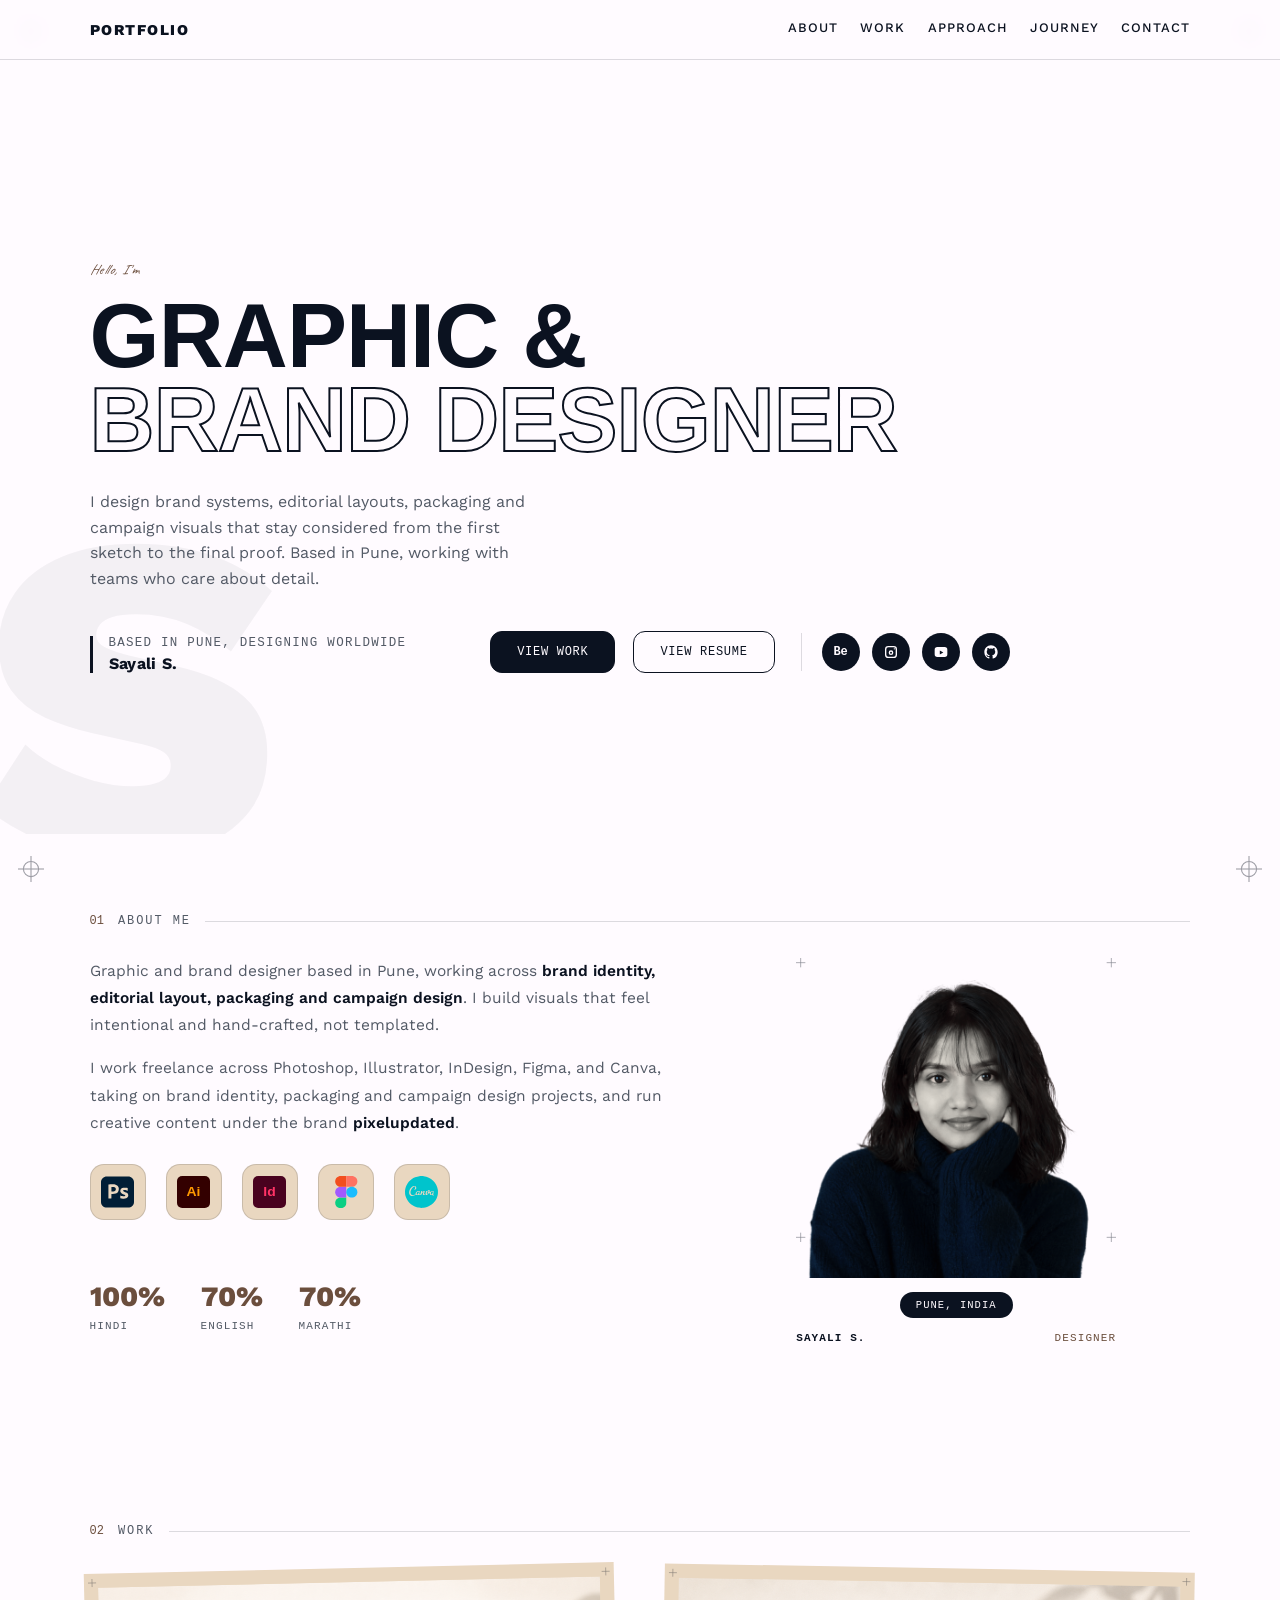
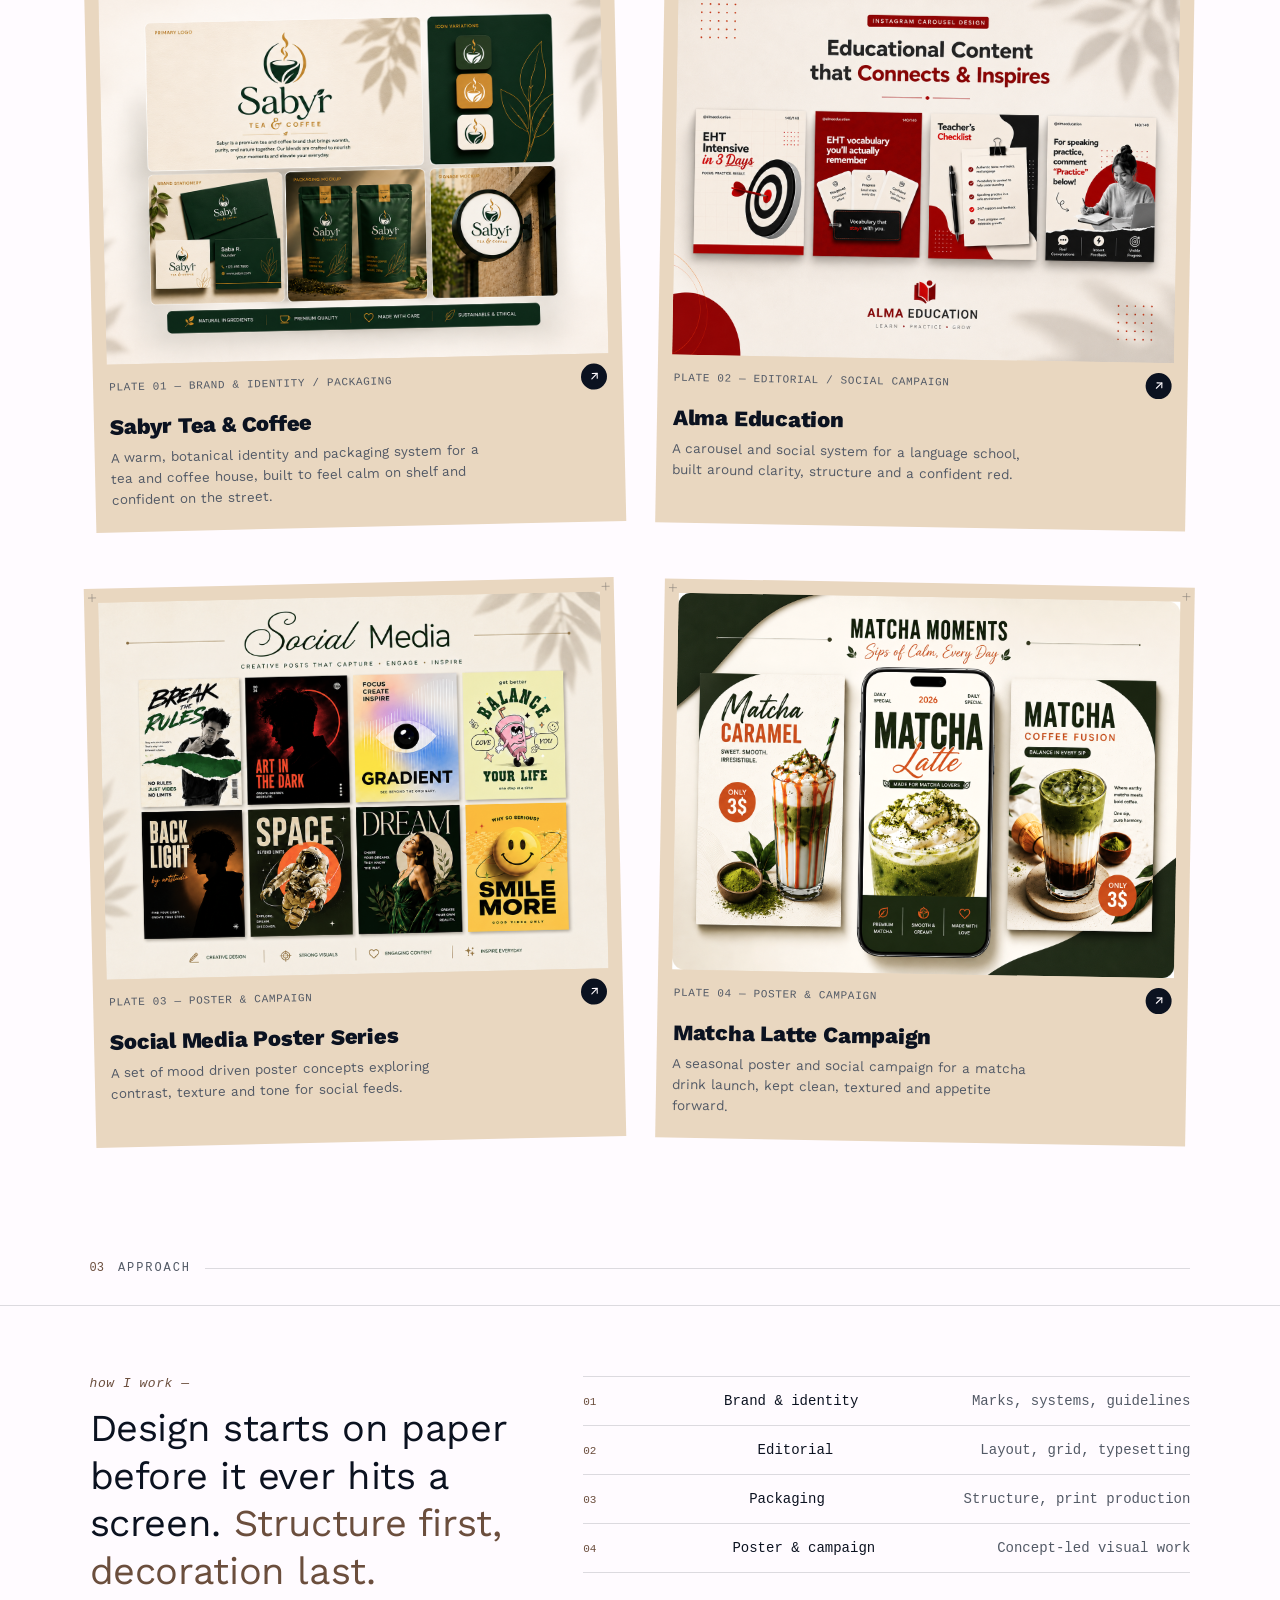
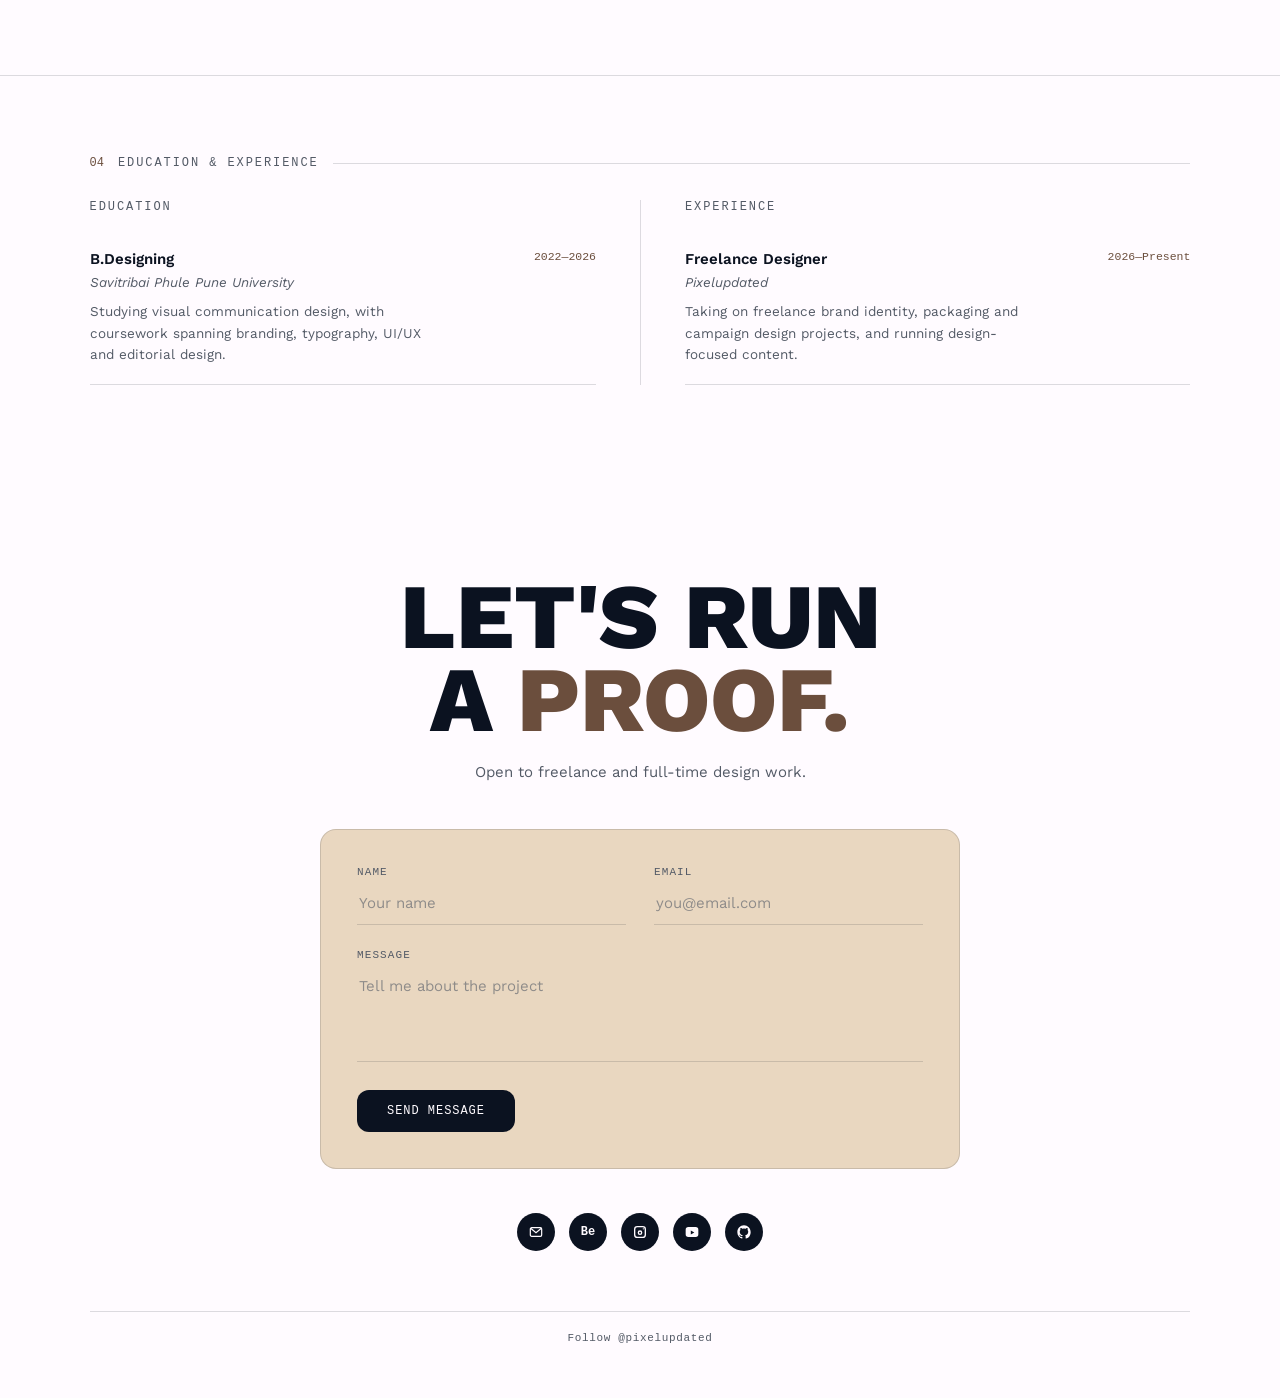
==== commit 2ddab5cf: "Add files via upload" ====
--- a/FINAL PORTFOLIO/index.html
+++ b/FINAL PORTFOLIO/index.html
@@ -10,1149 +10,9 @@
   <link rel="preconnect" href="https://fonts.googleapis.com">
   <link rel="preconnect" href="https://fonts.gstatic.com" crossorigin>
   <link
-    href="https://fonts.googleapis.com/css2?family=Space+Mono:ital,wght@0,400;0,700;1,400&family=Work+Sans:wght@300;400;500;600;700;800&display=swap"
+    href="https://fonts.googleapis.com/css2?family=Caveat:bold,wght@0,400;0,700;1,400&family=Work+Sans:wght@300;400;500;600;700;800&display=swap"
     rel="stylesheet">
-  <style>
-    :root {
-      --navy: #0B1220;
-      --slate: #535A66;
-      --beige: #e9d7c0;
-      --mocha: #6B4E3D;
-      --paper: #FFFBFF;
-
-      --ink: var(--navy);
-      --ink-soft: var(--slate);
-      --paper-soft: var(--beige);
-      --accent: var(--mocha);
-      --line: rgba(11, 18, 32, 0.14);
-      --nav-h: 92px;
-      --radius-btn: 12px;
-    }
-
-    * {
-      box-sizing: border-box;
-      margin: 0;
-      padding: 0;
-    }
-
-    html {
-      scroll-behavior: smooth;
-      scroll-padding-top: var(--nav-h);
-    }
-
-    body {
-      background: var(--paper);
-      color: var(--ink);
-      font-family: 'Work Sans', sans-serif;
-      font-weight: 400;
-      overflow-x: hidden;
-      -webkit-font-smoothing: antialiased;
-    }
-
-    a {
-      text-decoration: none;
-      color: inherit;
-    }
-
-    ::selection {
-      background: var(--navy);
-      color: var(--paper);
-    }
-
-    .mono {
-      font-family: 'Space Mono', monospace;
-    }
-
-    .display {
-      font-family: 'Work Sans', sans-serif;
-      font-weight: 800;
-      text-transform: uppercase;
-    }
-
-    .reg {
-      position: fixed;
-      width: 26px;
-      height: 26px;
-      z-index: 80;
-      pointer-events: none;
-      opacity: .4;
-      color: var(--navy);
-    }
-
-    .reg svg {
-      width: 100%;
-      height: 100%;
-    }
-
-    .reg.tl {
-      top: 18px;
-      left: 18px;
-    }
-
-    .reg.tr {
-      top: 18px;
-      right: 18px;
-    }
-
-    .reg.bl {
-      bottom: 18px;
-      left: 18px;
-    }
-
-    .reg.br {
-      bottom: 18px;
-      right: 18px;
-    }
-
-    @media (max-width:640px) {
-      .reg {
-        display: none;
-      }
-    }
-
-    .colorbar {
-      display: flex;
-      width: 100%;
-      height: 7px;
-    }
-
-    .colorbar span {
-      flex: 1;
-      display: block;
-    }
-
-    .colorbar span:nth-child(1) {
-      background: var(--navy);
-    }
-
-    .colorbar span:nth-child(2) {
-      background: var(--slate);
-    }
-
-    .colorbar span:nth-child(3) {
-      background: var(--beige);
-    }
-
-    .colorbar span:nth-child(4) {
-      background: var(--mocha);
-    }
-
-    .navbar {
-      position: sticky;
-      top: 0;
-      z-index: 90;
-      background: rgba(255, 251, 255, 0.88);
-      backdrop-filter: blur(10px);
-      border-bottom: 1px solid var(--line);
-    }
-
-    .navbar-inner {
-      display: flex;
-      align-items: center;
-      justify-content: space-between;
-      padding: 20px 7vw;
-      max-width: 1280px;
-      margin: 0 auto;
-    }
-
-    .navbar .brand-name {
-      font-size: 15px;
-      letter-spacing: .1em;
-    }
-
-    nav.nav-links {
-      display: flex;
-      gap: 22px;
-      align-items: center;
-    }
-
-    nav.nav-links a {
-      color: var(--ink);
-      font-size: 13px;
-      letter-spacing: .08em;
-      text-transform: uppercase;
-      font-weight: 500;
-      position: relative;
-      padding-bottom: 4px;
-    }
-
-    nav.nav-links a::after {
-      content: '';
-      position: absolute;
-      left: 0;
-      bottom: 0;
-      width: 0;
-      height: 1.5px;
-      background: var(--mocha);
-      transition: width .3s ease;
-    }
-
-    nav.nav-links a:hover::after {
-      width: 100%;
-    }
-
-    .menu-toggle {
-      display: none;
-      flex-direction: column;
-      justify-content: center;
-      align-items: center;
-      gap: 5px;
-      width: 38px;
-      height: 38px;
-      border: 1px solid var(--line);
-      border-radius: 10px;
-      background: transparent;
-      cursor: pointer;
-      flex-shrink: 0;
-    }
-
-    .menu-toggle span {
-      display: block;
-      width: 17px;
-      height: 2px;
-      background: var(--ink);
-      transition: transform .3s ease, opacity .3s ease;
-    }
-
-    .menu-toggle.is-open span:nth-child(1) {
-      transform: translateY(7px) rotate(45deg);
-    }
-
-    .menu-toggle.is-open span:nth-child(2) {
-      opacity: 0;
-    }
-
-    .menu-toggle.is-open span:nth-child(3) {
-      transform: translateY(-7px) rotate(-45deg);
-    }
-
-    @media (max-width:760px) {
-      nav.nav-links {
-        display: none;
-      }
-
-      .menu-toggle {
-        display: flex;
-      }
-
-      body.menu-open nav.nav-links {
-        display: flex;
-        flex-direction: column;
-        align-items: flex-start;
-        position: absolute;
-        top: 100%;
-        left: 0;
-        right: 0;
-        background: var(--paper);
-        padding: 24px 7vw;
-        gap: 18px;
-        border-bottom: 1px solid var(--line);
-      }
-    }
-
-    .hero {
-      position: relative;
-      overflow: hidden;
-      min-height: 86vh;
-      display: flex;
-      flex-direction: column;
-      justify-content: center;
-      padding: 120px 7vw 80px;
-      max-width: 1280px;
-      margin: 0 auto;
-    }
-
-    .hero-watermark {
-      position: absolute;
-      left: -18px;
-      bottom: -90px;
-      font-family: 'Work Sans', sans-serif;
-      font-weight: 800;
-      font-size: min(48vw, 460px);
-      line-height: 1;
-      color: var(--navy);
-      opacity: .045;
-      pointer-events: none;
-      user-select: none;
-      z-index: 0;
-    }
-
-    .hero-inner {
-      position: relative;
-      z-index: 1;
-      max-width: 920px;
-    }
-
-    .hero-eyebrow {
-      font-family: 'Space Mono', monospace;
-      font-style: italic;
-      font-size: 14px;
-      letter-spacing: .04em;
-      color: var(--navy);
-      display: flex;
-      align-items: center;
-      gap: 10px;
-      margin-bottom: 16px;
-    }
-
-    .hero-heading {
-      margin: 0;
-    }
-
-    .hero-heading span {
-      font-family: sans-serif;
-      font-weight: 800;
-      text-transform: uppercase;
-      font-size: clamp(38px, 7.2vw, 90px);
-      line-height: .94;
-      letter-spacing: -0.01em;
-      display: inline-block;
-    }
-
-    .hero-heading .line-fill {
-      color: var(--ink);
-    }
-
-    .hero-heading .line-outline {
-      -webkit-text-stroke: 2px var(--navy);
-      color: transparent;
-    }
-
-    .hero-desc {
-      font-family: 'Work Sans', sans-serif;
-      color: var(--ink-soft);
-      font-size: 16px;
-      line-height: 1.6;
-      max-width: 460px;
-      margin-top: 26px;
-    }
-
-    .hero-sub {
-      display: flex;
-      flex-wrap: wrap;
-      align-items: flex-end;
-      justify-content: space-between;
-      gap: 28px;
-      margin-top: 40px;
-    }
-
-    .hero-name-tag {
-      font-family: 'Space Mono', monospace;
-      font-size: 12.5px;
-      letter-spacing: .1em;
-      text-transform: uppercase;
-      color: var(--ink-soft);
-      border-left: 3px solid var(--navy);
-      padding-left: 16px;
-    }
-
-    .hero-name-tag strong {
-      display: block;
-      color: var(--navy);
-      font-family: 'Work Sans', sans-serif;
-      font-weight: 700;
-      font-size: 16px;
-      letter-spacing: .02em;
-      text-transform: none;
-      margin-top: 4px;
-    }
-
-    .hero-actions {
-      display: flex;
-      align-items: center;
-      flex-wrap: wrap;
-      gap: 18px;
-    }
-
-    .btn-pill {
-      display: inline-flex;
-      align-items: center;
-      gap: 8px;
-      padding: 13px 26px;
-      border-radius: var(--radius-btn);
-      border: 1.5px solid var(--ink);
-      font-family: 'Space Mono', monospace;
-      font-size: 12px;
-      letter-spacing: .06em;
-      text-transform: uppercase;
-      color: var(--ink);
-      transition: all .25s ease;
-      white-space: nowrap;
-    }
-
-    .btn-pill.solid {
-      background: var(--navy);
-      color: var(--paper);
-      border-color: var(--navy);
-    }
-
-    .btn-pill.solid:hover {
-      background: var(--mocha);
-      border-color: var(--mocha);
-      transform: translateY(-2px);
-    }
-
-    .btn-pill.ghost:hover {
-      background: var(--navy);
-      color: var(--paper);
-      transform: translateY(-2px);
-    }
-
-    .hero-social {
-      display: flex;
-      gap: 12px;
-      margin-left: 8px;
-      padding-left: 20px;
-      border-left: 1px solid var(--line);
-    }
-
-    .social-fill {
-      width: 38px;
-      height: 38px;
-      border-radius: 50%;
-      background: var(--navy);
-      color: var(--paper);
-      display: flex;
-      align-items: center;
-      justify-content: center;
-      transition: background .25s ease, transform .2s ease;
-      flex-shrink: 0;
-    }
-
-    .social-fill svg {
-      width: 16px;
-      height: 16px;
-    }
-
-    .social-fill.behance {
-      font-family: 'Space Mono', monospace;
-      font-weight: 700;
-      font-size: 12px;
-      text-decoration: none;
-    }
-
-    .social-fill:hover {
-      background: var(--mocha);
-      transform: translateY(-3px);
-    }
-
-    .portrait-wrap {
-      position: relative;
-      display: flex;
-      flex-direction: column;
-      align-items: center;
-      z-index: 1;
-    }
-
-    .portrait {
-      position: relative;
-      width: 100%;
-      max-width: 320px;
-    }
-
-    .portrait img {
-      width: 100%;
-      height: auto;
-      display: block;
-    }
-
-    .portrait .corner {
-      position: absolute;
-      width: 16px;
-      height: 16px;
-      z-index: 3;
-      color: var(--navy);
-      opacity: .5;
-    }
-
-    .portrait .corner svg {
-      width: 100%;
-      height: 100%;
-    }
-
-    .portrait .corner.tl {
-      top: 0;
-      left: 0;
-    }
-
-    .portrait .corner.tr {
-      top: 0;
-      right: 0;
-    }
-
-    .portrait .corner.bl {
-      bottom: 36px;
-      left: 0;
-    }
-
-    .portrait .corner.br {
-      bottom: 36px;
-      right: 0;
-    }
-
-    .portrait-tag {
-      margin-top: 14px;
-      background: var(--navy);
-      color: var(--paper);
-      font-family: 'Space Mono', monospace;
-      font-size: 10.5px;
-      letter-spacing: .1em;
-      text-transform: uppercase;
-      padding: 7px 16px;
-      border-radius: 999px;
-      white-space: nowrap;
-    }
-
-    @media (max-width:640px) {
-      .hero {
-        min-height: auto;
-        padding-top: 132px;
-      }
-    }
-
-    @media (max-width:380px) {
-      .hero {
-        padding-top: 120px;
-        padding-bottom: 56px;
-      }
-    }
-
-    .about-grid {
-      padding: 0 7vw 100px;
-      display: grid;
-      grid-template-columns: 1.1fr 0.9fr;
-      gap: 60px;
-      align-items: start;
-    }
-
-    @media (max-width:860px) {
-      .about-grid {
-        grid-template-columns: 1fr;
-        gap: 44px;
-      }
-    }
-
-    .about-text {
-      font-family: 'Work Sans', sans-serif;
-      color: var(--ink-soft);
-      font-size: 15.5px;
-      line-height: 1.75;
-      max-width: 60ch;
-    }
-
-    .about-text p+p {
-      margin-top: 16px;
-    }
-
-    .about-text strong {
-      color: var(--ink);
-      font-weight: 600;
-    }
-
-    .stat-row {
-      display: flex;
-      gap: 36px;
-      margin-top: 36px;
-      flex-wrap: wrap;
-    }
-
-    .stat b {
-      font-family: 'Work Sans', sans-serif;
-      font-weight: 800;
-      font-size: 28px;
-      display: block;
-      line-height: 1;
-      color: var(--mocha);
-    }
-
-    .stat span {
-      font-size: 11px;
-      text-transform: uppercase;
-      letter-spacing: .1em;
-      color: var(--ink-soft);
-      font-family: 'Space Mono', monospace;
-    }
-
-    .avatar-meta {
-      display: flex;
-      justify-content: space-between;
-      width: 100%;
-      max-width: 320px;
-      margin-top: 14px;
-      font-family: 'Space Mono', monospace;
-      font-size: 11px;
-      letter-spacing: .1em;
-      text-transform: uppercase;
-    }
-
-    .avatar-meta span:first-child {
-      color: var(--ink);
-      font-weight: 600;
-    }
-
-    .avatar-meta .meta-accent {
-      color: var(--mocha);
-    }
-
-    .section-label {
-      display: flex;
-      align-items: center;
-      gap: 14px;
-      padding: 0 7vw;
-      margin: 80px 0 30px;
-      scroll-margin-top: var(--nav-h);
-    }
-
-    .section-label .num {
-      font-size: 12px;
-      color: var(--mocha);
-    }
-
-    .section-label .txt {
-      font-size: 12px;
-      letter-spacing: .16em;
-      color: var(--ink-soft);
-    }
-
-    .section-label .fill {
-      flex: 1;
-      height: 1px;
-      background: var(--line);
-    }
-
-    .grid {
-      padding: 0 7vw 40px;
-      display: grid;
-      grid-template-columns: repeat(2, 1fr);
-      gap: 56px 40px;
-    }
-
-    @media (max-width:780px) {
-      .grid {
-        grid-template-columns: 1fr;
-        gap: 64px 0;
-      }
-    }
-
-    .plate {
-      position: relative;
-      background: var(--paper-soft);
-      padding: 14px 14px 0;
-      transition: transform .45s cubic-bezier(.2, .8, .2, 1), box-shadow .45s ease;
-      opacity: 0;
-      transform: translateY(28px) rotate(var(--r, 0deg));
-      box-shadow: 0 0 0 rgba(0, 0, 0, 0);
-    }
-
-    .plate.visible {
-      opacity: 1;
-      transform: translateY(0) rotate(var(--r, 0deg));
-    }
-
-    .plate:nth-child(odd) {
-      --r: -1.3deg;
-    }
-
-    .plate:nth-child(even) {
-      --r: 1deg;
-    }
-
-    .plate:hover {
-      transform: rotate(0deg) translateY(-6px);
-      box-shadow: 0 26px 40px -20px rgba(11, 18, 32, 0.28);
-      z-index: 5;
-    }
-
-    .plate .corner {
-      position: absolute;
-      width: 14px;
-      height: 14px;
-      opacity: .45;
-      color: var(--navy);
-    }
-
-    .plate .corner svg {
-      width: 100%;
-      height: 100%;
-    }
-
-    .plate .corner.tl {
-      top: 4px;
-      left: 4px;
-    }
-
-    .plate .corner.tr {
-      top: 4px;
-      right: 4px;
-    }
-
-    .frame {
-      width: 100%;
-      aspect-ratio: 4/3;
-      overflow: hidden;
-      background: var(--paper-soft);
-    }
-
-    .frame img {
-      width: 100%;
-      height: 100%;
-      object-fit: cover;
-      display: block;
-      transition: transform .6s ease;
-    }
-
-    .plate:hover .frame img {
-      transform: scale(1.045);
-    }
-
-    .plate-tag {
-      display: flex;
-      justify-content: space-between;
-      align-items: center;
-      padding: 10px 2px 0;
-      font-size: 11px;
-      letter-spacing: .06em;
-    }
-
-    .plate-tag .n {
-      color: var(--ink-soft);
-    }
-
-    .plate-link {
-      width: 26px;
-      height: 26px;
-      border-radius: 50%;
-      flex-shrink: 0;
-      background: var(--navy);
-      color: var(--paper);
-      display: flex;
-      align-items: center;
-      justify-content: center;
-      transition: background .2s ease, transform .2s ease;
-    }
-
-    .plate-link svg {
-      width: 13px;
-      height: 13px;
-    }
-
-    .plate-link:hover {
-      background: var(--mocha);
-      transform: translate(1px, -1px);
-    }
-
-    .plate-body {
-      padding: 14px 2px 22px;
-    }
-
-    .plate-title {
-      font-family: 'Work Sans', sans-serif;
-      font-weight: 800;
-      text-transform: none;
-      font-size: 22px;
-      letter-spacing: -0.01em;
-      margin-bottom: 8px;
-    }
-
-    .plate-desc {
-      font-family: 'Work Sans', sans-serif;
-      font-size: 13.5px;
-      line-height: 1.55;
-      color: var(--ink-soft);
-      max-width: 46ch;
-    }
-
-    .statement {
-      padding: 70px 7vw 80px;
-      display: grid;
-      grid-template-columns: 1fr 1.4fr;
-      gap: 60px;
-      border-top: 1px solid var(--line);
-      border-bottom: 1px solid var(--line);
-    }
-
-    @media (max-width:820px) {
-      .statement {
-        grid-template-columns: 1fr;
-        gap: 34px;
-        padding: 56px 7vw 64px;
-      }
-    }
-
-    .approach-copy {
-      text-align: left;
-      width: 100%;
-    }
-
-    .approach-eyebrow {
-      font-family: 'Space Mono', monospace;
-      font-style: italic;
-      font-size: 13px;
-      letter-spacing: .04em;
-      color: var(--mocha);
-      margin-bottom: 14px;
-      display: block;
-      text-align: left;
-      white-space: normal;
-    }
-
-    @media (max-width:480px) {
-      .approach-eyebrow {
-        font-size: 11.5px;
-        letter-spacing: .02em;
-      }
-    }
-
-    .statement .big {
-      font-family: 'Work Sans', sans-serif;
-      font-weight: 400;
-      font-size: clamp(22px, 3vw, 38px);
-      line-height: 1.25;
-      letter-spacing: -0.01em;
-    }
-
-    .statement .big .accent {
-      color: var(--mocha);
-    }
-
-    .caps {
-      display: flex;
-      flex-direction: column;
-      gap: 0;
-      font-family: 'Space Mono', monospace;
-      font-size: 14px;
-      color: var(--ink-soft);
-      counter-reset: cap;
-    }
-
-    .caps .cap-row {
-      display: flex;
-      justify-content: space-between;
-      align-items: baseline;
-      gap: 16px;
-      padding: 16px 0;
-      border-bottom: 1px solid var(--line);
-      transition: padding-left .25s ease, border-color .25s ease;
-      counter-increment: cap;
-    }
-
-    .caps .cap-row::before {
-      content: "0" counter(cap);
-      color: var(--mocha);
-      font-size: 11px;
-      margin-right: 14px;
-      flex-shrink: 0;
-    }
-
-    .caps .cap-row:hover {
-      padding-left: 8px;
-      border-color: var(--mocha);
-    }
-
-    .caps .cap-row:first-child {
-      border-top: 1px solid var(--line);
-    }
-
-    .caps .cap-row span:first-child {
-      color: var(--ink);
-      font-weight: 500;
-      flex-shrink: 0;
-    }
-
-    .caps .cap-row span:last-child {
-      text-align: right;
-    }
-
-    @media (max-width:480px) {
-      .caps .cap-row {
-        flex-wrap: wrap;
-      }
-
-      .caps .cap-row span:last-child {
-        text-align: left;
-        width: 100%;
-        padding-left: 26px;
-      }
-    }
-
-    .bg-grid {
-      padding: 0 7vw 100px;
-      display: grid;
-      grid-template-columns: 1fr 1fr;
-      gap: 0;
-    }
-
-    .bg-col {
-      padding: 0 44px;
-    }
-
-    .bg-col:first-child {
-      padding-left: 0;
-    }
-
-    .bg-col:last-child {
-      padding-right: 0;
-      border-left: 1px solid var(--line);
-    }
-
-    @media (max-width:820px) {
-      .bg-grid {
-        grid-template-columns: 1fr;
-        gap: 40px;
-      }
-
-      .bg-col {
-        padding: 0 !important;
-      }
-
-      .bg-col:last-child {
-        border-left: none;
-        border-top: 1px solid var(--line);
-        padding-top: 40px !important;
-      }
-    }
-
-    .bg-col-title {
-      font-family: 'Space Mono', monospace;
-      font-size: 12px;
-      letter-spacing: .16em;
-      text-transform: uppercase;
-      color: var(--ink-soft);
-      margin-bottom: 18px;
-    }
-
-    .bg-entry {
-      display: flex;
-      justify-content: space-between;
-      align-items: flex-start;
-      gap: 16px;
-      padding: 18px 0;
-      border-bottom: 1px solid var(--line);
-    }
-
-    .bg-entry:first-of-type {
-      border-top: 1px solid var(--line);
-    }
-
-    .bg-entry .role {
-      font-family: 'Work Sans', sans-serif;
-      font-weight: 600;
-      color: var(--ink);
-      display: block;
-      margin-bottom: 4px;
-      font-size: 15px;
-    }
-
-    .bg-entry .org {
-      font-family: 'Work Sans', sans-serif;
-      color: var(--ink-soft);
-      font-size: 13.5px;
-    }
-
-    .bg-summary {
-      font-family: 'Work Sans', sans-serif;
-      color: var(--ink-soft);
-      font-size: 13.5px;
-      line-height: 1.6;
-      margin-top: 10px;
-      max-width: 42ch;
-    }
-
-    .bg-entry .year {
-      font-family: 'Space Mono', monospace;
-      font-size: 11.5px;
-      color: var(--mocha);
-      white-space: nowrap;
-    }
-
-    .tools-wrap {
-      padding: 0 7vw 100px;
-    }
-
-    .tool-row {
-      display: flex;
-      align-items: center;
-      gap: 20px;
-      flex-wrap: wrap;
-    }
-
-    .tool-logo {
-      width: 56px;
-      height: 56px;
-      border-radius: 14px;
-      background: var(--paper-soft);
-      border: 1px solid var(--line);
-      display: flex;
-      align-items: center;
-      justify-content: center;
-      position: relative;
-      overflow: hidden;
-      transition: transform .25s ease, box-shadow .25s ease;
-      cursor: default;
-    }
-
-    .tool-logo:hover {
-      transform: translateY(-5px);
-      box-shadow: 0 20px 40px -22px rgba(11, 18, 32, 0.3);
-    }
-
-    .tool-logo svg,
-    .tool-logo img {
-      width: 60%;
-      height: 60%;
-      object-fit: contain;
-    }
-
-    .tool-logo .tool-tip {
-      position: absolute;
-      bottom: -26px;
-      left: 50%;
-      transform: translateX(-50%);
-      font-family: 'Space Mono', monospace;
-      font-size: 10.5px;
-      letter-spacing: .04em;
-      color: var(--ink-soft);
-      white-space: nowrap;
-      opacity: 0;
-      transition: opacity .2s ease;
-      pointer-events: none;
-    }
-
-    .tool-logo:hover .tool-tip {
-      opacity: 1;
-    }
-
-    footer {
-      padding: 90px 7vw 50px;
-      text-align: center;
-      scroll-margin-top: var(--nav-h);
-    }
-
-    footer .display {
-      font-size: clamp(34px, 8vw, 92px);
-      line-height: .9;
-    }
-
-    footer .display .accent {
-      color: var(--mocha);
-    }
-
-    footer p.sub {
-      font-family: 'Work Sans', sans-serif;
-      margin-top: 22px;
-      color: var(--ink-soft);
-      font-size: 15px;
-    }
-
-    .contact-form {
-      margin: 48px auto 0;
-      max-width: 640px;
-      text-align: left;
-      display: grid;
-      grid-template-columns: 1fr 1fr;
-      gap: 24px 28px;
-      background: var(--paper-soft);
-      border: 1px solid var(--line);
-      border-radius: 16px;
-      padding: 36px;
-    }
-
-    .field {
-      display: flex;
-      flex-direction: column;
-      gap: 8px;
-    }
-
-    .field.full {
-      grid-column: 1 / -1;
-    }
-
-    .field label {
-      font-family: 'Space Mono', monospace;
-      font-size: 11px;
-      letter-spacing: .1em;
-      text-transform: uppercase;
-      color: var(--ink-soft);
-    }
-
-    .field input,
-    .field textarea {
-      background: transparent;
-      border: none;
-      border-bottom: 1px solid var(--line);
-      color: var(--ink);
-      font-family: 'Work Sans', sans-serif;
-      font-size: 15px;
-      padding: 8px 2px 12px;
-      resize: none;
-      transition: border-color .25s ease;
-    }
-
-    .field input::placeholder,
-    .field textarea::placeholder {
-      color: var(--ink-soft);
-      opacity: .6;
-    }
-
-    .field input:focus,
-    .field textarea:focus {
-      border-color: var(--mocha);
-      outline: none;
-    }
-
-    .form-submit {
-      grid-column: 1 / -1;
-      display: flex;
-      justify-content: flex-start;
-      margin-top: 4px;
-    }
-
-    .form-submit button {
-      background: var(--navy);
-      color: var(--paper);
-      border: none;
-      border-radius: var(--radius-btn);
-      padding: 14px 30px;
-      font-family: 'Space Mono', monospace;
-      font-size: 12px;
-      letter-spacing: .08em;
-      text-transform: uppercase;
-      cursor: pointer;
-      transition: transform .2s ease, background .25s ease;
-    }
-
-    .form-submit button:hover {
-      background: var(--mocha);
-      transform: translateY(-2px);
-    }
-
-    @media (max-width:640px) {
-      .contact-form {
-        grid-template-columns: 1fr;
-        padding: 26px;
-      }
-    }
-
-    .contact-links {
-      margin-top: 44px;
-      display: flex;
-      gap: 14px;
-      justify-content: center;
-      flex-wrap: wrap;
-    }
-
-    .foot-meta {
-      margin-top: 60px;
-      display: flex;
-      justify-content: center;
-      font-family: 'Space Mono', monospace;
-      font-size: 11px;
-      color: var(--ink-soft);
-      letter-spacing: .06em;
-      border-top: 1px solid var(--line);
-      padding-top: 20px;
-    }
-  </style>
+  <link rel="stylesheet" href="styles.css">
 </head>
 
 <body>
@@ -1540,33 +400,8 @@
     </div>
   </footer>
 
-  <script>
-    const plates = document.querySelectorAll('.plate');
-    const io = new IntersectionObserver((entries) => {
-      entries.forEach((e, i) => {
-        if (e.isIntersecting) {
-          setTimeout(() => e.target.classList.add('visible'), i * 90);
-          io.unobserve(e.target);
-        }
-      });
-    }, { threshold: 0.15 });
-    plates.forEach(p => io.observe(p));
-
-    const menuToggle = document.getElementById('menuToggle');
-    menuToggle.addEventListener('click', () => {
-      const isOpen = document.body.classList.toggle('menu-open');
-      menuToggle.classList.toggle('is-open', isOpen);
-      menuToggle.setAttribute('aria-expanded', String(isOpen));
-    });
-    document.querySelectorAll('.nav-links a').forEach(a => {
-      a.addEventListener('click', () => {
-        document.body.classList.remove('menu-open');
-        menuToggle.classList.remove('is-open');
-        menuToggle.setAttribute('aria-expanded', 'false');
-      });
-    });
-  </script>
+  <script src="script.js"></script>
 
 </body>
 
-</html>+</html>
--- a/FINAL PORTFOLIO/styles.css
+++ b/FINAL PORTFOLIO/styles.css
@@ -0,0 +1,1141 @@
+    :root {
+      --navy: #0B1220;
+      --slate: #535A66;
+      --beige: #e9d7c0;
+      --mocha: #6B4E3D;
+      --paper: #FFFBFF;
+
+      --ink: var(--navy);
+      --ink-soft: var(--slate);
+      --paper-soft: var(--beige);
+      --accent: var(--mocha);
+      --line: rgba(11, 18, 32, 0.14);
+      --nav-h: 92px;
+      --radius-btn: 12px;
+    }
+
+    * {
+      box-sizing: border-box;
+      margin: 0;
+      padding: 0;
+    }
+
+    html {
+      scroll-behavior: smooth;
+      scroll-padding-top: var(--nav-h);
+    }
+
+    body {
+      background: var(--paper);
+      color: var(--ink);
+      font-family: 'Work Sans', sans-serif;
+      font-weight: 400;
+      overflow-x: hidden;
+      -webkit-font-smoothing: antialiased;
+    }
+
+    a {
+      text-decoration: none;
+      color: inherit;
+    }
+
+    ::selection {
+      background: var(--navy);
+      color: var(--paper);
+    }
+
+    .mono {
+      font-family: 'Space Mono', monospace;
+      color: #6B4E3D;
+    }
+
+    .display {
+      font-family: 'Work Sans', sans-serif;
+      font-weight: 800;
+      text-transform: uppercase;
+    }
+
+    .reg {
+      position: fixed;
+      width: 26px;
+      height: 26px;
+      z-index: 80;
+      pointer-events: none;
+      opacity: .4;
+      color: var(--navy);
+    }
+
+    .reg svg {
+      width: 100%;
+      height: 100%;
+    }
+
+    .reg.tl {
+      top: 18px;
+      left: 18px;
+    }
+
+    .reg.tr {
+      top: 18px;
+      right: 18px;
+    }
+
+    .reg.bl {
+      bottom: 18px;
+      left: 18px;
+    }
+
+    .reg.br {
+      bottom: 18px;
+      right: 18px;
+    }
+
+    @media (max-width:640px) {
+      .reg {
+        display: none;
+      }
+    }
+
+    .colorbar {
+      display: flex;
+      width: 100%;
+      height: 7px;
+    }
+
+    .colorbar span {
+      flex: 1;
+      display: block;
+    }
+
+    .colorbar span:nth-child(1) {
+      background: var(--navy);
+    }
+
+    .colorbar span:nth-child(2) {
+      background: var(--slate);
+    }
+
+    .colorbar span:nth-child(3) {
+      background: var(--beige);
+    }
+
+    .colorbar span:nth-child(4) {
+      background: var(--mocha);
+    }
+
+    .navbar {
+      position: sticky;
+      top: 0;
+      z-index: 90;
+      background: rgba(255, 251, 255, 0.88);
+      backdrop-filter: blur(10px);
+      border-bottom: 1px solid var(--line);
+    }
+
+    .navbar-inner {
+      display: flex;
+      align-items: center;
+      justify-content: space-between;
+      padding: 20px 7vw;
+      max-width: 1280px;
+      margin: 0 auto;
+    }
+
+    .navbar .brand-name {
+      font-size: 15px;
+      letter-spacing: .1em;
+    }
+
+    nav.nav-links {
+      display: flex;
+      gap: 22px;
+      align-items: center;
+    }
+
+    nav.nav-links a {
+      color: var(--ink);
+      font-size: 13px;
+      letter-spacing: .08em;
+      text-transform: uppercase;
+      font-weight: 500;
+      position: relative;
+      padding-bottom: 4px;
+    }
+
+    nav.nav-links a::after {
+      content: '';
+      position: absolute;
+      left: 0;
+      bottom: 0;
+      width: 0;
+      height: 1.5px;
+      background: var(--mocha);
+      transition: width .3s ease;
+    }
+
+    nav.nav-links a:hover::after {
+      width: 100%;
+    }
+
+    .menu-toggle {
+      display: none;
+      flex-direction: column;
+      justify-content: center;
+      align-items: center;
+      gap: 5px;
+      width: 38px;
+      height: 38px;
+      border: 1px solid var(--line);
+      border-radius: 10px;
+      background: transparent;
+      cursor: pointer;
+      flex-shrink: 0;
+    }
+
+    .menu-toggle span {
+      display: block;
+      width: 17px;
+      height: 2px;
+      background: var(--ink);
+      transition: transform .3s ease, opacity .3s ease;
+    }
+
+    .menu-toggle.is-open span:nth-child(1) {
+      transform: translateY(7px) rotate(45deg);
+    }
+
+    .menu-toggle.is-open span:nth-child(2) {
+      opacity: 0;
+    }
+
+    .menu-toggle.is-open span:nth-child(3) {
+      transform: translateY(-7px) rotate(-45deg);
+    }
+
+    @media (max-width:760px) {
+      nav.nav-links {
+        display: none;
+      }
+
+      .menu-toggle {
+        display: flex;
+      }
+
+      body.menu-open nav.nav-links {
+        display: flex;
+        flex-direction: column;
+        align-items: flex-start;
+        position: absolute;
+        top: 100%;
+        left: 0;
+        right: 0;
+        background: var(--paper);
+        padding: 24px 7vw;
+        gap: 18px;
+        border-bottom: 1px solid var(--line);
+      }
+    }
+
+    .hero {
+      position: relative;
+      overflow: hidden;
+      min-height: 86vh;
+      display: flex;
+      flex-direction: column;
+      justify-content: center;
+      padding: 120px 7vw 80px;
+      max-width: 1280px;
+      margin: 0 auto;
+    }
+
+    .hero-watermark {
+      position: absolute;
+      left: -18px;
+      bottom: -90px;
+      font-family: 'Work Sans', sans-serif;
+      font-weight: 800;
+      font-size: min(48vw, 460px);
+      line-height: 1;
+      color: var(--navy);
+      opacity: .045;
+      pointer-events: none;
+      user-select: none;
+      z-index: 0;
+    }
+
+    .hero-inner {
+      position: relative;
+      z-index: 1;
+      max-width: 920px;
+    }
+
+    .hero-eyebrow {
+      font-family: 'Caveat', monospace;
+      font-style: italic;
+      font-size: 14px;
+      letter-spacing: .04em;
+      color: var(--navy);
+      display: flex;
+      align-items: center;
+      gap: 10px;
+      margin-bottom: 16px;
+      color: #6B4E3D;
+    }
+
+    .hero-heading {
+      margin: 0;
+    }
+
+    .hero-heading span {
+      font-family: sans-serif;
+      font-weight: 800;
+      text-transform: uppercase;
+      font-size: clamp(38px, 7.2vw, 90px);
+      line-height: .94;
+      letter-spacing: -0.01em;
+      display: inline-block;
+    }
+
+    .hero-heading .line-fill {
+      color: var(--ink);
+    }
+
+    .hero-heading .line-outline {
+      -webkit-text-stroke: 2px var(--navy);
+      color: transparent;
+    }
+
+    .hero-desc {
+      font-family: 'Work Sans', sans-serif;
+      color: var(--ink-soft);
+      font-size: 16px;
+      line-height: 1.6;
+      max-width: 460px;
+      margin-top: 26px;
+    }
+
+    .hero-sub {
+      display: flex;
+      flex-wrap: wrap;
+      align-items: flex-end;
+      justify-content: space-between;
+      gap: 28px;
+      margin-top: 40px;
+    }
+
+    .hero-name-tag {
+      font-family: 'Space Mono', monospace;
+      font-size: 12.5px;
+      letter-spacing: .1em;
+      text-transform: uppercase;
+      color: var(--ink-soft);
+      border-left: 3px solid var(--navy);
+      padding-left: 16px;
+    }
+
+    .hero-name-tag strong {
+      display: block;
+      color: var(--navy);
+      font-family: 'Work Sans', sans-serif;
+      font-weight: 700;
+      font-size: 16px;
+      letter-spacing: .02em;
+      text-transform: none;
+      margin-top: 4px;
+    }
+
+    .hero-actions {
+      display: flex;
+      align-items: center;
+      flex-wrap: wrap;
+      gap: 18px;
+    }
+
+    .btn-pill {
+      display: inline-flex;
+      align-items: center;
+      gap: 8px;
+      padding: 13px 26px;
+      border-radius: var(--radius-btn);
+      border: 1.5px solid var(--ink);
+      font-family: 'Space Mono', monospace;
+      font-size: 12px;
+      letter-spacing: .06em;
+      text-transform: uppercase;
+      color: var(--ink);
+      transition: all .25s ease;
+      white-space: nowrap;
+    }
+
+    .btn-pill.solid {
+      background: var(--navy);
+      color: var(--paper);
+      border-color: var(--navy);
+    }
+
+    .btn-pill.solid:hover {
+      background: var(--mocha);
+      border-color: var(--mocha);
+      transform: translateY(-2px);
+    }
+
+    .btn-pill.ghost:hover {
+      background: var(--navy);
+      color: var(--paper);
+      transform: translateY(-2px);
+    }
+
+    .hero-social {
+      display: flex;
+      gap: 12px;
+      margin-left: 8px;
+      padding-left: 20px;
+      border-left: 1px solid var(--line);
+    }
+
+    .social-fill {
+      width: 38px;
+      height: 38px;
+      border-radius: 50%;
+      background: var(--navy);
+      color: var(--paper);
+      display: flex;
+      align-items: center;
+      justify-content: center;
+      transition: background .25s ease, transform .2s ease;
+      flex-shrink: 0;
+    }
+
+    .social-fill svg {
+      width: 16px;
+      height: 16px;
+    }
+
+    .social-fill.behance {
+      font-family: 'Space Mono', monospace;
+      font-weight: 700;
+      font-size: 12px;
+      text-decoration: none;
+    }
+
+    .social-fill:hover {
+      background: var(--mocha);
+      transform: translateY(-3px);
+    }
+
+    .portrait-wrap {
+      position: relative;
+      display: flex;
+      flex-direction: column;
+      align-items: center;
+      z-index: 1;
+    }
+
+    .portrait {
+      position: relative;
+      width: 100%;
+      max-width: 320px;
+    }
+
+    .portrait img {
+      width: 100%;
+      height: auto;
+      display: block;
+    }
+
+    .portrait .corner {
+      position: absolute;
+      width: 16px;
+      height: 16px;
+      z-index: 3;
+      color: var(--navy);
+      opacity: .5;
+    }
+
+    .portrait .corner svg {
+      width: 100%;
+      height: 100%;
+    }
+
+    .portrait .corner.tl {
+      top: 0;
+      left: 0;
+    }
+
+    .portrait .corner.tr {
+      top: 0;
+      right: 0;
+    }
+
+    .portrait .corner.bl {
+      bottom: 36px;
+      left: 0;
+    }
+
+    .portrait .corner.br {
+      bottom: 36px;
+      right: 0;
+    }
+
+    .portrait-tag {
+      margin-top: 14px;
+      background: var(--navy);
+      color: var(--paper);
+      font-family: 'Space Mono', monospace;
+      font-size: 10.5px;
+      letter-spacing: .1em;
+      text-transform: uppercase;
+      padding: 7px 16px;
+      border-radius: 999px;
+      white-space: nowrap;
+    }
+
+    @media (max-width:640px) {
+      .hero {
+        min-height: auto;
+        padding-top: 132px;
+      }
+    }
+
+    @media (max-width:380px) {
+      .hero {
+        padding-top: 120px;
+        padding-bottom: 56px;
+      }
+    }
+
+    .about-grid {
+      padding: 0 7vw 100px;
+      display: grid;
+      grid-template-columns: 1.1fr 0.9fr;
+      gap: 60px;
+      align-items: start;
+    }
+
+    @media (max-width:860px) {
+      .about-grid {
+        grid-template-columns: 1fr;
+        gap: 44px;
+      }
+    }
+
+    .about-text {
+      font-family: 'Work Sans', sans-serif;
+      color: var(--ink-soft);
+      font-size: 15.5px;
+      line-height: 1.75;
+      max-width: 60ch;
+    }
+
+    .about-text p+p {
+      margin-top: 16px;
+    }
+
+    .about-text strong {
+      color: var(--ink);
+      font-weight: 600;
+    }
+
+    .stat-row {
+      display: flex;
+      gap: 36px;
+      margin-top: 36px;
+      flex-wrap: wrap;
+    }
+
+    .stat b {
+      font-family: 'Work Sans', sans-serif;
+      font-weight: 800;
+      font-size: 28px;
+      display: block;
+      line-height: 1;
+      color: var(--mocha);
+    }
+
+    .stat span {
+      font-size: 11px;
+      text-transform: uppercase;
+      letter-spacing: .1em;
+      color: var(--ink-soft);
+      font-family: 'Space Mono', monospace;
+    }
+
+    .avatar-meta {
+      display: flex;
+      justify-content: space-between;
+      width: 100%;
+      max-width: 320px;
+      margin-top: 14px;
+      font-family: 'Space Mono', monospace;
+      font-size: 11px;
+      letter-spacing: .1em;
+      text-transform: uppercase;
+    }
+
+    .avatar-meta span:first-child {
+      color: var(--ink);
+      font-weight: 600;
+    }
+
+    .avatar-meta .meta-accent {
+      color: var(--mocha);
+    }
+
+    .section-label {
+      display: flex;
+      align-items: center;
+      gap: 14px;
+      padding: 0 7vw;
+      margin: 80px 0 30px;
+      scroll-margin-top: var(--nav-h);
+    }
+
+    .section-label .num {
+      font-size: 12px;
+      color: var(--mocha);
+    }
+
+    .section-label .txt {
+      font-size: 12px;
+      letter-spacing: .16em;
+      color: var(--ink-soft);
+    }
+
+    .section-label .fill {
+      flex: 1;
+      height: 1px;
+      background: var(--line);
+    }
+
+    .grid {
+      padding: 0 7vw 40px;
+      display: grid;
+      grid-template-columns: repeat(2, 1fr);
+      gap: 56px 40px;
+    }
+
+    @media (max-width:780px) {
+      .grid {
+        grid-template-columns: 1fr;
+        gap: 64px 0;
+      }
+    }
+
+    .plate {
+      position: relative;
+      background: var(--paper-soft);
+      padding: 14px 14px 0;
+      transition: transform .45s cubic-bezier(.2, .8, .2, 1), box-shadow .45s ease;
+      opacity: 0;
+      transform: translateY(28px) rotate(var(--r, 0deg));
+      box-shadow: 0 0 0 rgba(0, 0, 0, 0);
+    }
+
+    .plate.visible {
+      opacity: 1;
+      transform: translateY(0) rotate(var(--r, 0deg));
+    }
+
+    .plate:nth-child(odd) {
+      --r: -1.3deg;
+    }
+
+    .plate:nth-child(even) {
+      --r: 1deg;
+    }
+
+    .plate:hover {
+      transform: rotate(0deg) translateY(-6px);
+      box-shadow: 0 26px 40px -20px rgba(11, 18, 32, 0.28);
+      z-index: 5;
+    }
+
+    .plate .corner {
+      position: absolute;
+      width: 14px;
+      height: 14px;
+      opacity: .45;
+      color: var(--navy);
+    }
+
+    .plate .corner svg {
+      width: 100%;
+      height: 100%;
+    }
+
+    .plate .corner.tl {
+      top: 4px;
+      left: 4px;
+    }
+
+    .plate .corner.tr {
+      top: 4px;
+      right: 4px;
+    }
+
+    .frame {
+      width: 100%;
+      aspect-ratio: 4/3;
+      overflow: hidden;
+      background: var(--paper-soft);
+    }
+
+    .frame img {
+      width: 100%;
+      height: 100%;
+      object-fit: cover;
+      display: block;
+      transition: transform .6s ease;
+    }
+
+    .plate:hover .frame img {
+      transform: scale(1.045);
+    }
+
+    .plate-tag {
+      display: flex;
+      justify-content: space-between;
+      align-items: center;
+      padding: 10px 2px 0;
+      font-size: 11px;
+      letter-spacing: .06em;
+    }
+
+    .plate-tag .n {
+      color: var(--ink-soft);
+    }
+
+    .plate-link {
+      width: 26px;
+      height: 26px;
+      border-radius: 50%;
+      flex-shrink: 0;
+      background: var(--navy);
+      color: var(--paper);
+      display: flex;
+      align-items: center;
+      justify-content: center;
+      transition: background .2s ease, transform .2s ease;
+    }
+
+    .plate-link svg {
+      width: 13px;
+      height: 13px;
+    }
+
+    .plate-link:hover {
+      background: var(--mocha);
+      transform: translate(1px, -1px);
+    }
+
+    .plate-body {
+      padding: 14px 2px 22px;
+    }
+
+    .plate-title {
+      font-family: 'Work Sans', sans-serif;
+      font-weight: 800;
+      text-transform: none;
+      font-size: 22px;
+      letter-spacing: -0.01em;
+      margin-bottom: 8px;
+    }
+
+    .plate-desc {
+      font-family: 'Work Sans', sans-serif;
+      font-size: 13.5px;
+      line-height: 1.55;
+      color: var(--ink-soft);
+      max-width: 46ch;
+    }
+
+    .statement {
+      padding: 70px 7vw 80px;
+      display: grid;
+      grid-template-columns: 1fr 1.4fr;
+      gap: 60px;
+      border-top: 1px solid var(--line);
+      border-bottom: 1px solid var(--line);
+    }
+
+    @media (max-width:820px) {
+      .statement {
+        grid-template-columns: 1fr;
+        gap: 34px;
+        padding: 56px 7vw 64px;
+      }
+    }
+
+    .approach-copy {
+      text-align: left;
+      width: 100%;
+    }
+
+    .approach-eyebrow {
+      font-family: 'Space Mono', monospace;
+      font-style: italic;
+      font-size: 13px;
+      letter-spacing: .04em;
+      color: var(--mocha);
+      margin-bottom: 14px;
+      display: block;
+      text-align: left;
+      white-space: normal;
+    }
+
+    @media (max-width:480px) {
+      .approach-eyebrow {
+        font-size: 11.5px;
+        letter-spacing: .02em;
+      }
+    }
+
+    .statement .big {
+      font-family: 'Work Sans', sans-serif;
+      font-weight: 400;
+      font-size: clamp(22px, 3vw, 38px);
+      line-height: 1.25;
+      letter-spacing: -0.01em;
+    }
+
+    .statement .big .accent {
+      color: var(--mocha);
+    }
+
+    .caps {
+      display: flex;
+      flex-direction: column;
+      gap: 0;
+      font-family: 'Space Mono', monospace;
+      font-size: 14px;
+      color: var(--ink-soft);
+      counter-reset: cap;
+    }
+
+    .caps .cap-row {
+      display: flex;
+      justify-content: space-between;
+      align-items: baseline;
+      gap: 16px;
+      padding: 16px 0;
+      border-bottom: 1px solid var(--line);
+      transition: padding-left .25s ease, border-color .25s ease;
+      counter-increment: cap;
+    }
+
+    .caps .cap-row::before {
+      content: "0" counter(cap);
+      color: var(--mocha);
+      font-size: 11px;
+      margin-right: 14px;
+      flex-shrink: 0;
+    }
+
+    .caps .cap-row:hover {
+      padding-left: 8px;
+      border-color: var(--mocha);
+    }
+
+    .caps .cap-row:first-child {
+      border-top: 1px solid var(--line);
+    }
+
+    .caps .cap-row span:first-child {
+      color: var(--ink);
+      font-weight: 500;
+      flex-shrink: 0;
+    }
+
+    .caps .cap-row span:last-child {
+      text-align: right;
+    }
+
+    @media (max-width:480px) {
+      .caps .cap-row {
+        flex-wrap: wrap;
+      }
+
+      .caps .cap-row span:last-child {
+        text-align: left;
+        width: 100%;
+        padding-left: 26px;
+      }
+    }
+
+    .bg-grid {
+      padding: 0 7vw 100px;
+      display: grid;
+      grid-template-columns: 1fr 1fr;
+      gap: 0;
+    }
+
+    .bg-col {
+      padding: 0 44px;
+    }
+
+    .bg-col:first-child {
+      padding-left: 0;
+    }
+
+    .bg-col:last-child {
+      padding-right: 0;
+      border-left: 1px solid var(--line);
+    }
+
+    @media (max-width:820px) {
+      .bg-grid {
+        grid-template-columns: 1fr;
+        gap: 40px;
+      }
+
+      .bg-col {
+        padding: 0 !important;
+      }
+
+      .bg-col:last-child {
+        border-left: none;
+        border-top: 1px solid var(--line);
+        padding-top: 40px !important;
+      }
+    }
+
+    .bg-col-title {
+      font-family: 'Space Mono', monospace;
+      font-size: 12px;
+      letter-spacing: .16em;
+      text-transform: uppercase;
+      color: var(--ink-soft);
+      margin-bottom: 18px;
+    }
+
+    .bg-entry {
+      display: flex;
+      justify-content: space-between;
+      align-items: flex-start;
+      gap: 16px;
+      padding: 18px 0;
+      border-bottom: 1px solid var(--line);
+    }
+
+    .bg-entry:first-of-type {
+      border-top: 1px solid var(--line);
+    }
+
+    .bg-entry .role {
+      font-family: 'Work Sans', sans-serif;
+      font-weight: 600;
+      color: var(--ink);
+      display: block;
+      margin-bottom: 4px;
+      font-size: 15px;
+    }
+
+    .bg-entry .org {
+      font-family: 'Work Sans', sans-serif;
+      color: var(--ink-soft);
+      font-size: 13.5px;
+    }
+
+    .bg-summary {
+      font-family: 'Work Sans', sans-serif;
+      color: var(--ink-soft);
+      font-size: 13.5px;
+      line-height: 1.6;
+      margin-top: 10px;
+      max-width: 42ch;
+    }
+
+    .bg-entry .year {
+      font-family: 'Space Mono', monospace;
+      font-size: 11.5px;
+      color: var(--mocha);
+      white-space: nowrap;
+    }
+
+    .tools-wrap {
+      padding: 0 7vw 100px;
+    }
+
+    .tool-row {
+      display: flex;
+      align-items: center;
+      gap: 20px;
+      flex-wrap: wrap;
+    }
+
+    .tool-logo {
+      width: 56px;
+      height: 56px;
+      border-radius: 14px;
+      background: var(--paper-soft);
+      border: 1px solid var(--line);
+      display: flex;
+      align-items: center;
+      justify-content: center;
+      position: relative;
+      overflow: hidden;
+      transition: transform .25s ease, box-shadow .25s ease;
+      cursor: default;
+    }
+
+    .tool-logo:hover {
+      transform: translateY(-5px);
+      box-shadow: 0 20px 40px -22px rgba(11, 18, 32, 0.3);
+    }
+
+    .tool-logo svg,
+    .tool-logo img {
+      width: 60%;
+      height: 60%;
+      object-fit: contain;
+    }
+
+    .tool-logo .tool-tip {
+      position: absolute;
+      bottom: -26px;
+      left: 50%;
+      transform: translateX(-50%);
+      font-family: 'Space Mono', monospace;
+      font-size: 10.5px;
+      letter-spacing: .04em;
+      color: var(--ink-soft);
+      white-space: nowrap;
+      opacity: 0;
+      transition: opacity .2s ease;
+      pointer-events: none;
+    }
+
+    .tool-logo:hover .tool-tip {
+      opacity: 1;
+    }
+
+    footer {
+      padding: 90px 7vw 50px;
+      text-align: center;
+      scroll-margin-top: var(--nav-h);
+    }
+
+    footer .display {
+      font-size: clamp(34px, 8vw, 92px);
+      line-height: .9;
+    }
+
+    footer .display .accent {
+      color: var(--mocha);
+    }
+
+    footer p.sub {
+      font-family: 'Work Sans', sans-serif;
+      margin-top: 22px;
+      color: var(--ink-soft);
+      font-size: 15px;
+    }
+
+    .contact-form {
+      margin: 48px auto 0;
+      max-width: 640px;
+      text-align: left;
+      display: grid;
+      grid-template-columns: 1fr 1fr;
+      gap: 24px 28px;
+      background: var(--paper-soft);
+      border: 1px solid var(--line);
+      border-radius: 16px;
+      padding: 36px;
+    }
+
+    .field {
+      display: flex;
+      flex-direction: column;
+      gap: 8px;
+    }
+
+    .field.full {
+      grid-column: 1 / -1;
+    }
+
+    .field label {
+      font-family: 'Space Mono', monospace;
+      font-size: 11px;
+      letter-spacing: .1em;
+      text-transform: uppercase;
+      color: var(--ink-soft);
+    }
+
+    .field input,
+    .field textarea {
+      background: transparent;
+      border: none;
+      border-bottom: 1px solid var(--line);
+      color: var(--ink);
+      font-family: 'Work Sans', sans-serif;
+      font-size: 15px;
+      padding: 8px 2px 12px;
+      resize: none;
+      transition: border-color .25s ease;
+    }
+
+    .field input::placeholder,
+    .field textarea::placeholder {
+      color: var(--ink-soft);
+      opacity: .6;
+    }
+
+    .field input:focus,
+    .field textarea:focus {
+      border-color: var(--mocha);
+      outline: none;
+    }
+
+    .form-submit {
+      grid-column: 1 / -1;
+      display: flex;
+      justify-content: flex-start;
+      margin-top: 4px;
+    }
+
+    .form-submit button {
+      background: var(--navy);
+      color: var(--paper);
+      border: none;
+      border-radius: var(--radius-btn);
+      padding: 14px 30px;
+      font-family: 'Space Mono', monospace;
+      font-size: 12px;
+      letter-spacing: .08em;
+      text-transform: uppercase;
+      cursor: pointer;
+      transition: transform .2s ease, background .25s ease;
+    }
+
+    .form-submit button:hover {
+      background: var(--mocha);
+      transform: translateY(-2px);
+    }
+
+    @media (max-width:640px) {
+      .contact-form {
+        grid-template-columns: 1fr;
+        padding: 26px;
+      }
+    }
+
+    .contact-links {
+      margin-top: 44px;
+      display: flex;
+      gap: 14px;
+      justify-content: center;
+      flex-wrap: wrap;
+    }
+
+    .foot-meta {
+      margin-top: 60px;
+      display: flex;
+      justify-content: center;
+      font-family: 'Space Mono', monospace;
+      font-size: 11px;
+      color: var(--ink-soft);
+      letter-spacing: .06em;
+      border-top: 1px solid var(--line);
+      padding-top: 20px;
+    }
